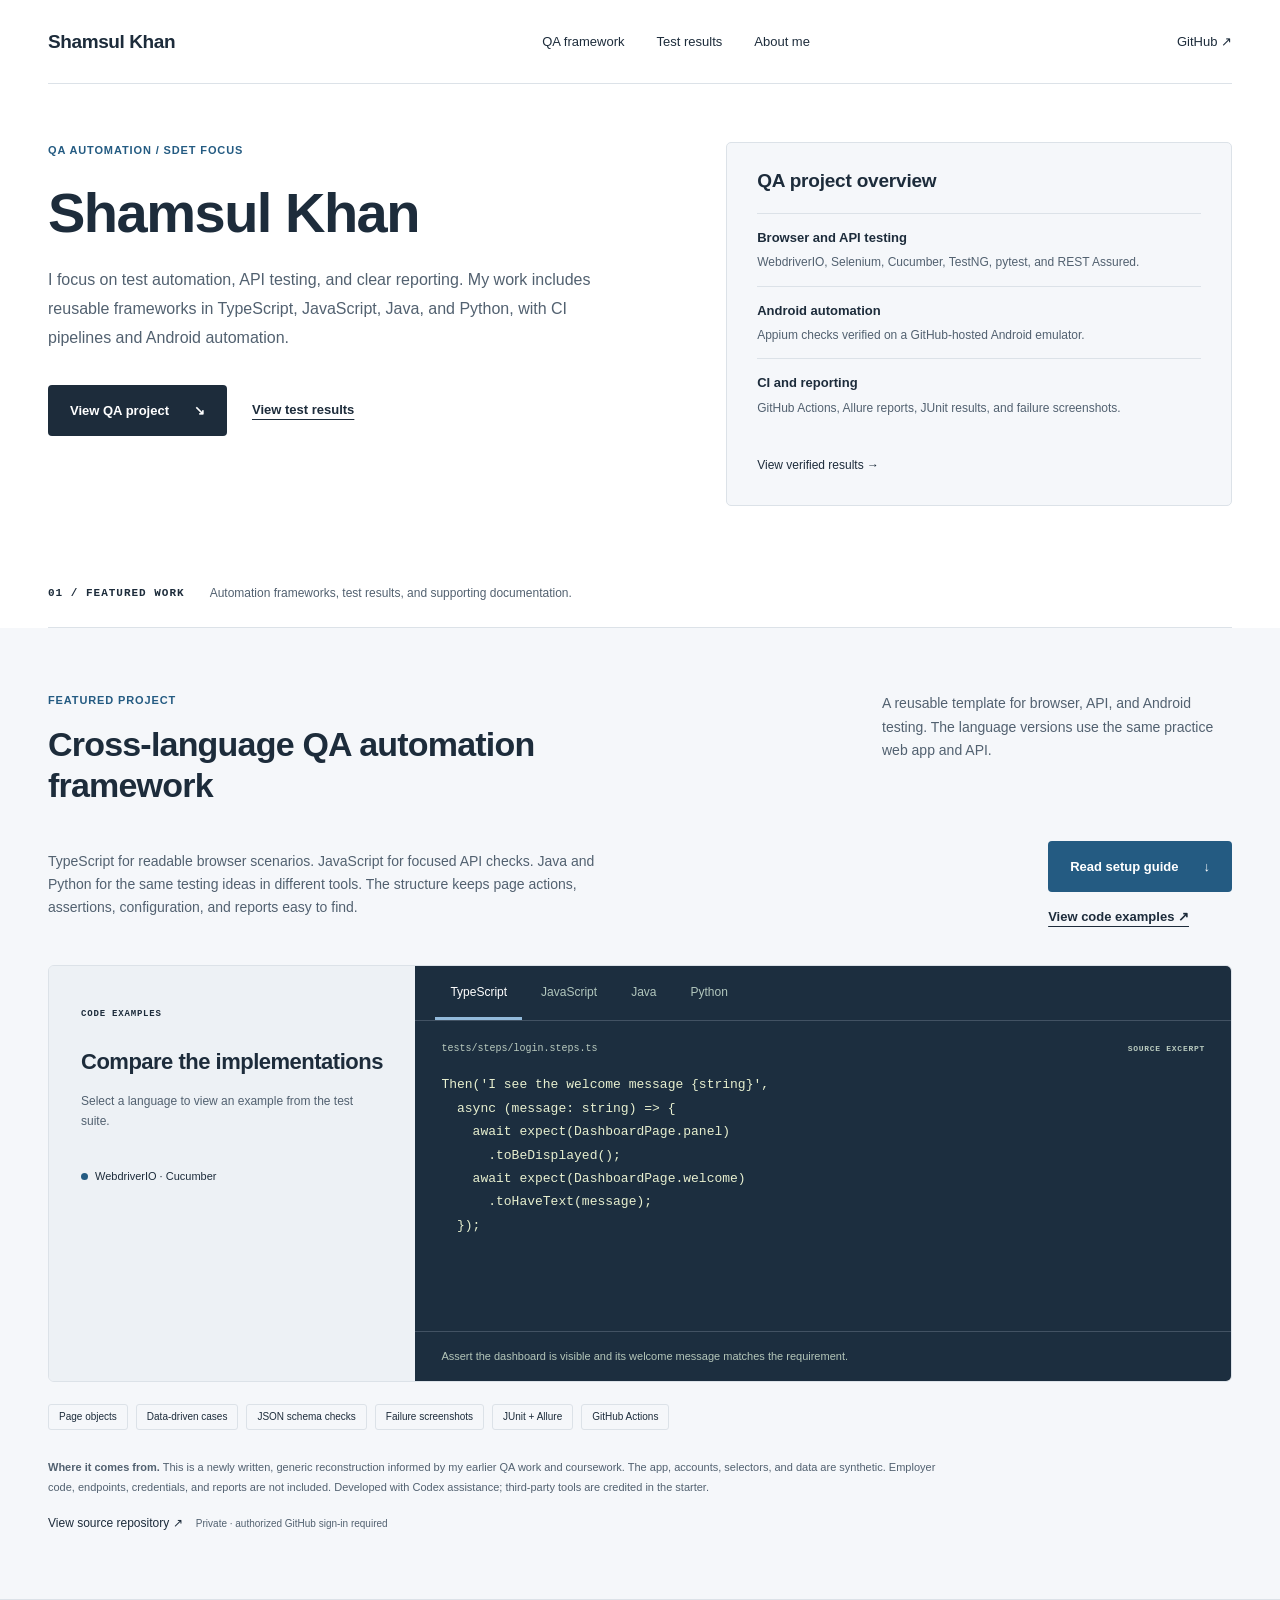
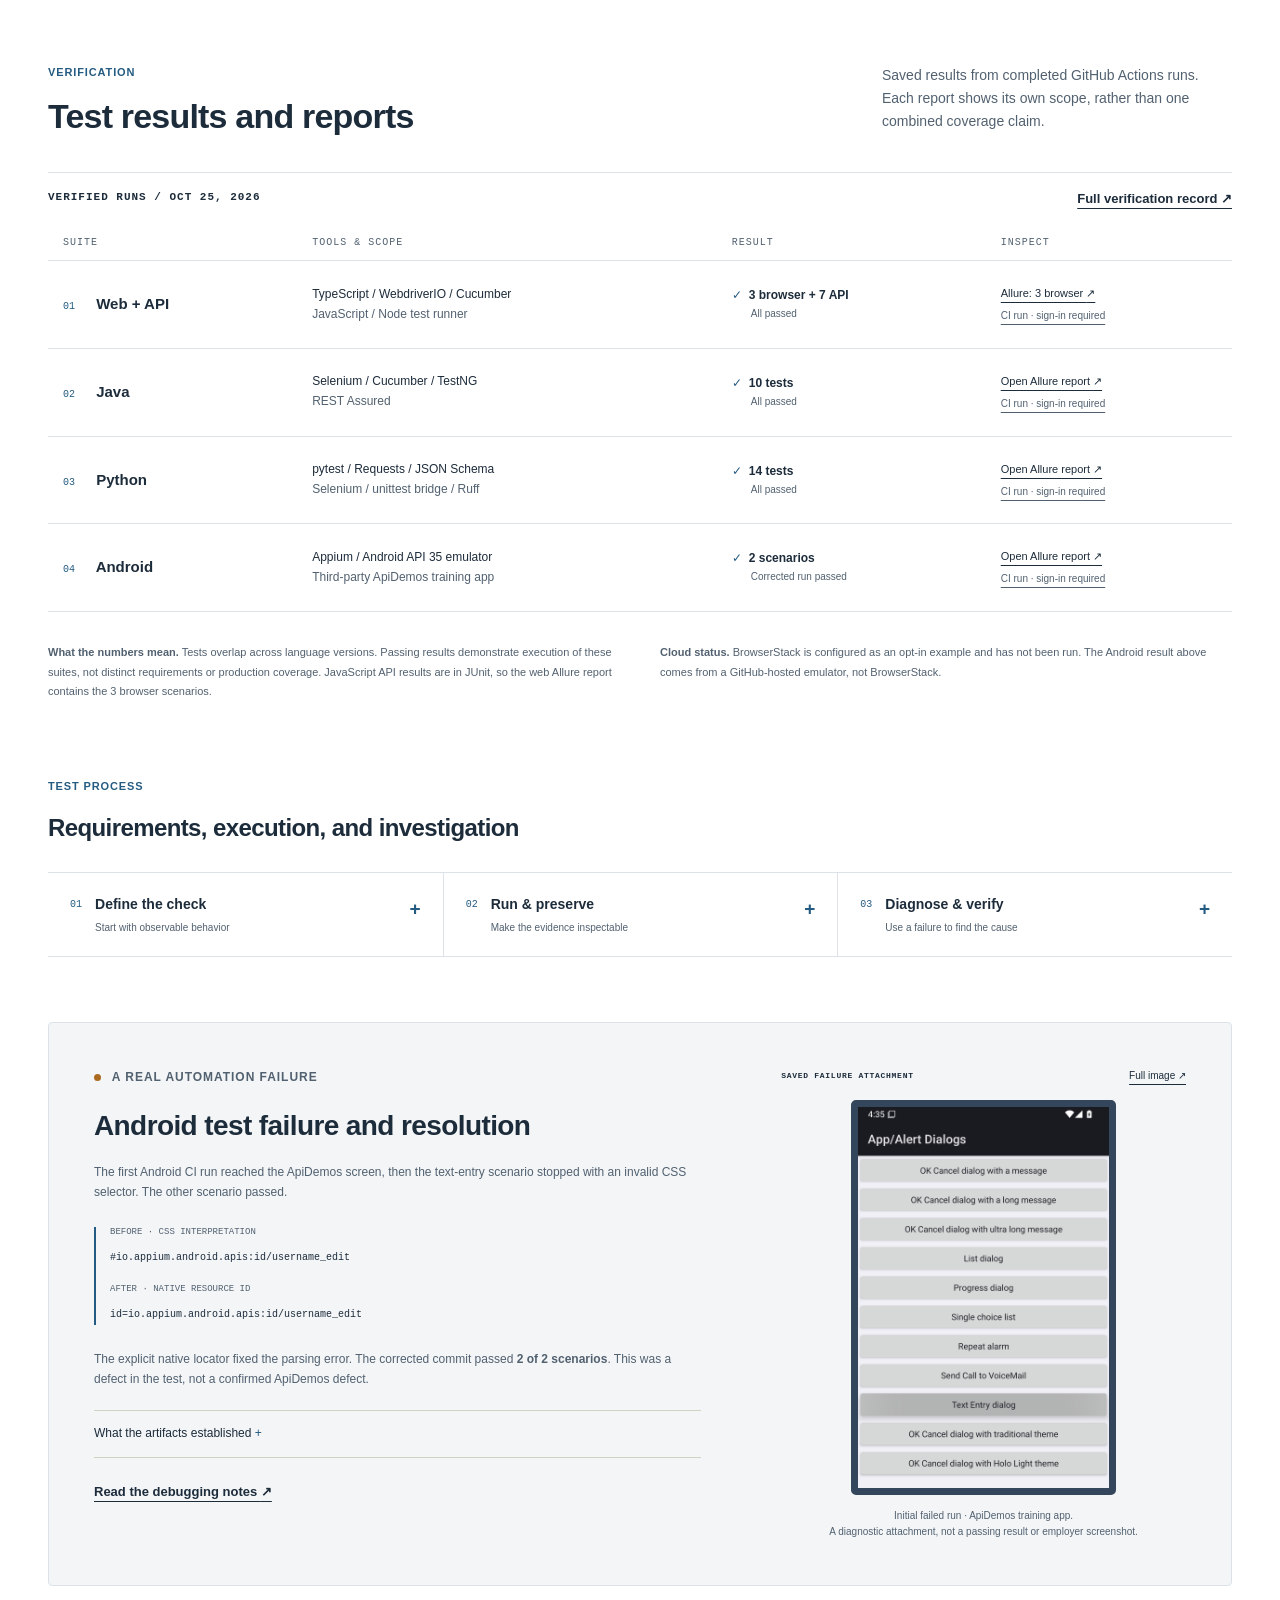
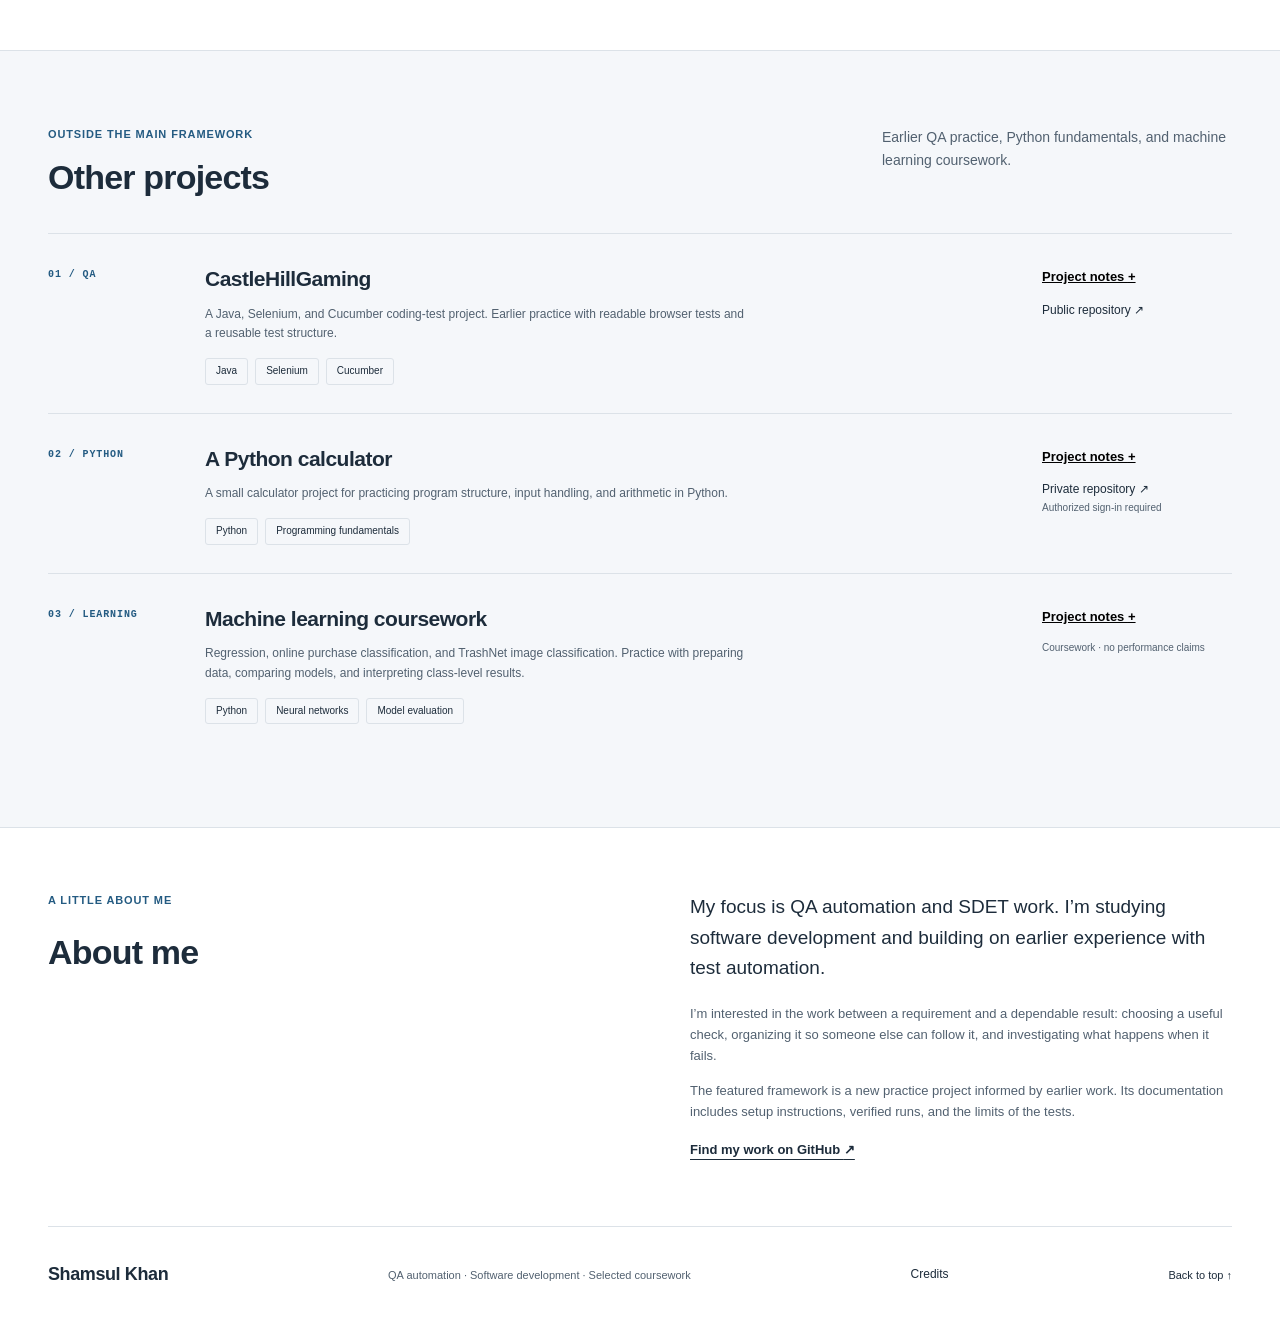
==== index.html @ 03a8aa62 "Publish QA portfolio with verified browser, API, and Android reports" ====
<!doctype html>
<html lang="en">
<head>
  <meta charset="utf-8">
  <meta name="viewport" content="width=device-width, initial-scale=1">
  <meta name="theme-color" content="#ffffff">
  <link rel="canonical" href="https://blz0r.github.io/">
  <meta property="og:title" content="Shamsul Khan — QA Automation Portfolio">
  <meta property="og:description" content="QA frameworks, browser and API tests, Android automation, and verified test reports.">
  <meta property="og:type" content="website">
  <meta property="og:url" content="https://blz0r.github.io/">
  <meta name="description" content="Shamsul Khan's QA and software development portfolio: a reusable automation framework, verified CI runs, test reports, and selected learning projects.">
  <title>Shamsul Khan — QA & Software Development</title>
  <link rel="stylesheet" href="qa.css">
  <script src="projects.js" defer></script>
  <script src="script.js" defer></script>
  <script src="preview-help.js" defer></script>
</head>
<body id="top">
  <a class="skip-link" href="#main">Skip to content</a>
  <header class="site-header wrap">
    <a class="wordmark" href="#top" aria-label="Shamsul Khan, home">Shamsul Khan</a>
    <nav aria-label="Main navigation"><a href="#framework">QA framework</a><a href="#evidence">Test results</a><a href="#about">About me</a></nav>
    <a class="header-link" href="https://github.com/blz0r" target="_blank" rel="noopener noreferrer">GitHub <span aria-hidden="true">↗</span></a>
  </header>
  <main id="main">
    <section class="hero wrap" aria-labelledby="hero-title">
      <div class="hero-copy">
        <p class="eyebrow">QA AUTOMATION / SDET FOCUS</p>
        <h1 id="hero-title">Shamsul Khan</h1>
        <p class="hero-intro">I focus on test automation, API testing, and clear reporting. My work includes reusable frameworks in TypeScript, JavaScript, Java, and Python, with CI pipelines and Android automation.</p>
        <div class="hero-actions"><a class="button button-dark" href="#framework">View QA project <span aria-hidden="true">↘</span></a><a class="under-link" href="#evidence">View test results</a></div>
      </div>
      <aside class="hero-ledger" aria-label="QA project overview">
        <h2>QA project overview</h2>
        <dl class="overview-list">
          <div><dt>Browser and API testing</dt><dd>WebdriverIO, Selenium, Cucumber, TestNG, pytest, and REST Assured.</dd></div>
          <div><dt>Android automation</dt><dd>Appium checks verified on a GitHub-hosted Android emulator.</dd></div>
          <div><dt>CI and reporting</dt><dd>GitHub Actions, Allure reports, JUnit results, and failure screenshots.</dd></div>
        </dl>
        <a class="quiet-link" href="#evidence">View verified results →</a>
      </aside>
      <div class="hero-foot"><span class="mono">01 / FEATURED WORK</span><p>Automation frameworks, test results, and supporting documentation.</p><span class="scroll-arrow" aria-hidden="true">↓</span></div>
    </section>

    <section class="framework-section" id="framework" aria-labelledby="framework-title">
      <div class="wrap">
        <div class="section-heading"><div><p class="eyebrow">FEATURED PROJECT</p><h2 id="framework-title">Cross-language QA automation framework</h2></div><p class="section-intro">A reusable template for browser, API, and Android testing. The language versions use the same practice web app and API.</p></div>
        <div class="framework-intro"><p>TypeScript for readable browser scenarios. JavaScript for focused API checks. Java and Python for the same testing ideas in different tools. The structure keeps page actions, assertions, configuration, and reports easy to find.</p><div class="framework-links"><a class="button button-teal" href="resources/USAGE_GUIDE.html">Read setup guide <span aria-hidden="true">↓</span></a><a class="under-link" href="#code-panel">View code examples <span aria-hidden="true">↗</span></a></div></div>
        <div class="code-workbench">
          <div class="code-sidebar"><span class="mono">CODE EXAMPLES</span><h3>Compare the implementations</h3><p>Select a language to view an example from the test suite.</p><div class="code-legend"><span class="status-dot" aria-hidden="true"></span><span id="code-stack">WebdriverIO · Cucumber</span></div></div>
          <div class="code-main">
            <div class="language-tabs" role="tablist" aria-label="Test code language">
              <button type="button" id="tab-typescript" role="tab" aria-selected="true" aria-controls="code-panel" tabindex="0" data-language="typescript">TypeScript</button>
              <button type="button" id="tab-javascript" role="tab" aria-selected="false" aria-controls="code-panel" tabindex="-1" data-language="javascript">JavaScript</button>
              <button type="button" id="tab-java" role="tab" aria-selected="false" aria-controls="code-panel" tabindex="-1" data-language="java">Java</button>
              <button type="button" id="tab-python" role="tab" aria-selected="false" aria-controls="code-panel" tabindex="-1" data-language="python">Python</button>
            </div>
            <div id="code-panel" role="tabpanel" aria-labelledby="tab-typescript" tabindex="0"><div class="code-file"><span id="code-filename">tests/steps/login.steps.ts</span><span class="mono">SOURCE EXCERPT</span></div><pre><code id="code-example">Then('I see the welcome message {string}',
  async (message: string) => {
    await expect(DashboardPage.panel)
      .toBeDisplayed();
    await expect(DashboardPage.welcome)
      .toHaveText(message);
  });</code></pre><p class="code-caption" id="code-caption">Assert the dashboard is visible and its welcome message matches the requirement.</p></div>
          </div>
        </div>
        <div class="capability-line" aria-label="Framework features"><span>Page objects</span><span>Data-driven cases</span><span>JSON schema checks</span><span>Failure screenshots</span><span>JUnit + Allure</span><span>GitHub Actions</span></div>
        <p class="origin-note"><strong>Where it comes from.</strong> This is a newly written, generic reconstruction informed by my earlier QA work and coursework. The app, accounts, selectors, and data are synthetic. Employer code, endpoints, credentials, and reports are not included. Developed with Codex assistance; third-party tools are credited in the starter.</p>
        <a class="quiet-link" href="https://github.com/blz0r/qa-automation-portfolio" target="_blank" rel="noopener noreferrer">View source repository <span aria-hidden="true">↗</span> <span class="link-note">Private · authorized GitHub sign-in required</span></a>
      </div>
    </section>

    <section class="evidence-section wrap" id="evidence" aria-labelledby="evidence-title">
      <div class="section-heading"><div><p class="eyebrow">VERIFICATION</p><h2 id="evidence-title">Test results and reports</h2></div><p class="section-intro">Saved results from completed GitHub Actions runs. Each report shows its own scope, rather than one combined coverage claim.</p></div>
      <div class="results-heading"><span class="mono">VERIFIED RUNS / OCT 25, 2026</span><a class="under-link" href="resources/VALIDATION.html">Full verification record <span aria-hidden="true">↗</span></a></div>
      <div class="results-table-wrap"><table class="results-table"><caption class="sr-only">Verified QA suites, results, reports and original GitHub Actions runs</caption><thead><tr><th scope="col">Suite</th><th scope="col">Tools & scope</th><th scope="col">Result</th><th scope="col">Inspect</th></tr></thead><tbody>
        <tr><th scope="row"><span class="suite-index">01</span> Web + API</th><td>TypeScript / WebdriverIO / Cucumber<br><span>JavaScript / Node test runner</span></td><td><span class="pass-mark">✓</span><strong>3 browser + 7 API</strong><span class="result-sub">All passed</span></td><td><a href="reports/web/index.html">Allure: 3 browser <span aria-hidden="true">↗</span></a><a class="run-link" href="https://github.com/blz0r/qa-automation-portfolio/actions/runs/40269483985" target="_blank" rel="noopener noreferrer">CI run · sign-in required</a></td></tr>
        <tr><th scope="row"><span class="suite-index">02</span> Java</th><td>Selenium / Cucumber / TestNG<br><span>REST Assured</span></td><td><span class="pass-mark">✓</span><strong>10 tests</strong><span class="result-sub">All passed</span></td><td><a href="reports/java/index.html">Open Allure report <span aria-hidden="true">↗</span></a><a class="run-link" href="https://github.com/blz0r/qa-automation-portfolio/actions/runs/40269484020" target="_blank" rel="noopener noreferrer">CI run · sign-in required</a></td></tr>
        <tr><th scope="row"><span class="suite-index">03</span> Python</th><td>pytest / Requests / JSON Schema<br><span>Selenium / unittest bridge / Ruff</span></td><td><span class="pass-mark">✓</span><strong>14 tests</strong><span class="result-sub">All passed</span></td><td><a href="reports/python/index.html">Open Allure report <span aria-hidden="true">↗</span></a><a class="run-link" href="https://github.com/blz0r/qa-automation-portfolio/actions/runs/40269484020" target="_blank" rel="noopener noreferrer">CI run · sign-in required</a></td></tr>
        <tr><th scope="row"><span class="suite-index">04</span> Android</th><td>Appium / Android API 35 emulator<br><span>Third-party ApiDemos training app</span></td><td><span class="pass-mark">✓</span><strong>2 scenarios</strong><span class="result-sub">Corrected run passed</span></td><td><a href="reports/android/index.html">Open Allure report <span aria-hidden="true">↗</span></a><a class="run-link" href="https://github.com/blz0r/qa-automation-portfolio/actions/runs/40269936589" target="_blank" rel="noopener noreferrer">CI run · sign-in required</a></td></tr>
      </tbody></table></div>
      <div class="evidence-notes"><p><strong>What the numbers mean.</strong> Tests overlap across language versions. Passing results demonstrate execution of these suites, not distinct requirements or production coverage. JavaScript API results are in JUnit, so the web Allure report contains the 3 browser scenarios.</p><p><strong>Cloud status.</strong> BrowserStack is configured as an opt-in example and has not been run. The Android result above comes from a GitHub-hosted emulator, not BrowserStack.</p></div>

      <div class="process-heading"><p class="eyebrow">TEST PROCESS</p><h3>Requirements, execution, and investigation</h3></div>
      <div class="process-grid">
        <details class="process-step"><summary><span class="step-number">01</span><span>Define the check<small>Start with observable behavior</small></span><span class="expand-icon" aria-hidden="true">+</span></summary><div class="step-content"><p>A valid demo user should see their two tasks and be able to sign out. An invalid password should show an error and leave the dashboard hidden.</p><p>Gherkin scenarios express those outcomes. Page objects own the selectors and actions; steps hold the assertions.</p><a href="resources/USAGE_GUIDE.html">See the test structure <span aria-hidden="true">↗</span></a></div></details>
        <details class="process-step"><summary><span class="step-number">02</span><span>Run & preserve<small>Make the evidence inspectable</small></span><span class="expand-icon" aria-hidden="true">+</span></summary><div class="step-content"><p>GitHub Actions runs the synthetic fixtures and saves JUnit, Allure, and diagnostic artifacts. Artifact upload runs even if a test fails.</p><p>The downloaded CI artifacts were checked against their hashes. The reports linked here were generated from those saved results.</p><a href="resources/VALIDATION.html">Read the run record <span aria-hidden="true">↗</span></a></div></details>
        <details class="process-step"><summary><span class="step-number">03</span><span>Diagnose & verify<small>Use a failure to find the cause</small></span><span class="expand-icon" aria-hidden="true">+</span></summary><div class="step-content"><p>The first Android run caught a locator error in the automation. Logs and the saved screenshot helped separate a test problem from an app defect.</p><p>After correcting the selector strategy, a new run tested the changed commit and passed both Android scenarios.</p><a href="#failure-example">Follow the diagnosis <span aria-hidden="true">↓</span></a></div></details>
      </div>

      <article class="failure-story" id="failure-example" aria-labelledby="failure-title">
        <div class="failure-copy"><p class="eyebrow"><span class="amber-dot" aria-hidden="true"></span> A real automation failure</p><h3 id="failure-title">Android test failure and resolution</h3><p>The first Android CI run reached the ApiDemos screen, then the text-entry scenario stopped with an invalid CSS selector. The other scenario passed.</p><div class="selector-change"><div><span>BEFORE · CSS INTERPRETATION</span><code>#io.appium.android.apis:id/username_edit</code></div><div><span>AFTER · NATIVE RESOURCE ID</span><code>id=io.appium.android.apis:id/username_edit</code></div></div><p>The explicit native locator fixed the parsing error. The corrected commit passed <strong>2 of 2 scenarios</strong>. This was a defect in the test, not a confirmed ApiDemos defect.</p><details class="diagnostic-details"><summary>What the artifacts established</summary><p>The screenshot established which screen the test had reached. The error identified the selector strategy. A fresh run of the changed commit established that the correction worked. The initial failed result stays separate from the passing evidence.</p><a href="https://github.com/blz0r/qa-automation-portfolio/actions/runs/40269534279" target="_blank" rel="noopener noreferrer">Initial failed run · private, sign-in required <span aria-hidden="true">↗</span></a></details><a class="under-link" href="resources/DEBUGGING_EXAMPLE.html">Read the debugging notes <span aria-hidden="true">↗</span></a></div>
        <figure class="failure-figure"><div class="screenshot-label"><span class="mono">SAVED FAILURE ATTACHMENT</span><a href="assets/android-failure.png" aria-label="Open full Android failure screenshot">Full image <span aria-hidden="true">↗</span></a></div><a class="screenshot-link" href="assets/android-failure.png"><img src="assets/android-failure.png" alt="Saved ApiDemos Android screen at the point of the initial automation failure." loading="lazy" width="1080" height="1920"></a><figcaption>Initial failed run · ApiDemos training app.<br>A diagnostic attachment, not a passing result or employer screenshot.</figcaption></figure>
      </article>
    </section>

    <section class="other-section" id="other-work" aria-labelledby="other-title"><div class="wrap"><div class="section-heading"><div><p class="eyebrow">Outside the main framework</p><h2 id="other-title">Other projects</h2></div><p class="section-intro">Earlier QA practice, Python fundamentals, and machine learning coursework.</p></div><div class="project-list">
      <article class="project-row"><span class="project-number mono">01 / QA</span><div><h3>CastleHillGaming</h3><p>A Java, Selenium, and Cucumber coding-test project. Earlier practice with readable browser tests and a reusable test structure.</p><div class="project-tags"><span>Java</span><span>Selenium</span><span>Cucumber</span></div></div><div class="project-actions"><button type="button" class="under-link project-details" data-project="castlehill" hidden>Project notes <span aria-hidden="true">+</span></button><a class="quiet-link" href="https://github.com/blz0r/CastleHillGaming" target="_blank" rel="noopener noreferrer">Public repository <span aria-hidden="true">↗</span></a></div></article>
      <article class="project-row"><span class="project-number mono">02 / PYTHON</span><div><h3>A Python calculator</h3><p>A small calculator project for practicing program structure, input handling, and arithmetic in Python.</p><div class="project-tags"><span>Python</span><span>Programming fundamentals</span></div></div><div class="project-actions"><button type="button" class="under-link project-details" data-project="calculator" hidden>Project notes <span aria-hidden="true">+</span></button><a class="quiet-link" href="https://github.com/blz0r/Calculator" target="_blank" rel="noopener noreferrer">Private repository <span aria-hidden="true">↗</span><small>Authorized sign-in required</small></a></div></article>
      <article class="project-row"><span class="project-number mono">03 / LEARNING</span><div><h3>Machine learning coursework</h3><p>Regression, online purchase classification, and TrashNet image classification. Practice with preparing data, comparing models, and interpreting class-level results.</p><div class="project-tags"><span>Python</span><span>Neural networks</span><span>Model evaluation</span></div></div><div class="project-actions"><button type="button" class="under-link project-details" data-project="machine-learning" hidden>Project notes <span aria-hidden="true">+</span></button><span class="project-context">Coursework · no performance claims</span></div></article>
    </div></div></section>

    <section class="about-section wrap" id="about" aria-labelledby="about-title"><div><p class="eyebrow">A little about me</p><h2 id="about-title">About me</h2></div><div class="about-copy"><p class="about-lead">My focus is QA automation and SDET work. I’m studying software development and building on earlier experience with test automation.</p><p>I’m interested in the work between a requirement and a dependable result: choosing a useful check, organizing it so someone else can follow it, and investigating what happens when it fails.</p><p>The featured framework is a new practice project informed by earlier work. Its documentation includes setup instructions, verified runs, and the limits of the tests.</p><a class="under-link" href="https://github.com/blz0r" target="_blank" rel="noopener noreferrer">Find my work on GitHub <span aria-hidden="true">↗</span></a></div></section>
  </main>
  <footer class="site-footer wrap"><a class="wordmark" href="#top">Shamsul Khan</a><p>QA automation · Software development · Selected coursework</p><a class="quiet-link" href="THIRD_PARTY_NOTICES.md">Credits</a><a class="back-top" href="#top">Back to top <span aria-hidden="true">↑</span></a></footer>
  <dialog class="project-dialog" aria-labelledby="dialog-title"><div class="dialog-top"><span class="mono" id="dialog-category">PROJECT NOTES</span><button type="button" class="dialog-close" aria-label="Close project notes">Close <span aria-hidden="true">×</span></button></div><div class="dialog-content"><h2 id="dialog-title"></h2><p class="dialog-lead" id="dialog-summary"></p><h3>The work</h3><p id="dialog-work"></p><h3>The context</h3><p id="dialog-context"></p></div></dialog>
  <noscript><p class="noscript-note wrap">The project and evidence links work without JavaScript. Enable JavaScript to switch code languages and open additional project notes.</p></noscript>
</body>
</html>
---- qa.css ----
:root{--paper:#f5f4ec;--ink:#182d2d;--muted:#566764;--teal:#176b60;--line:#d7ddd2;--lime:#d9ef96;--white:#fffef8;color-scheme:light;font-family:"Segoe UI",Arial,sans-serif}*{box-sizing:border-box}html{scroll-behavior:smooth;scroll-padding-top:24px}body{margin:0;background:var(--paper);color:var(--ink);line-height:1.65}a{color:inherit;text-underline-offset:5px}button{font:inherit;cursor:pointer}img{max-width:100%;display:block}:focus-visible{outline:3px solid var(--teal);outline-offset:5px}.wrap{width:min(1200px,calc(100% - 96px));margin-inline:auto}.mono,.eyebrow{font:600 11px/1.6 Consolas,monospace;letter-spacing:.09em}.eyebrow{text-transform:uppercase;color:var(--teal);margin:0 0 22px}.wordmark{font-size:23px;font-weight:750;letter-spacing:-1px;text-decoration:none}.wordmark-dot,.teal{color:var(--teal)}.site-header{height:100px;display:flex;align-items:center;justify-content:space-between;border-bottom:1px solid var(--line)}nav{display:flex;gap:32px}nav a,.header-link{font-size:13px;text-decoration:none}nav a:hover,.header-link:hover{color:var(--teal);text-decoration:underline}.hero{display:grid;grid-template-columns:1.2fr .8fr;gap:75px;padding-top:85px}.hero h1{font-size:clamp(52px,6.3vw,86px);font-weight:580;line-height:1.03;letter-spacing:-4px;margin:0 0 30px}em{font-family:Georgia,serif;font-weight:400;color:var(--teal)}.small-cross{display:inline-grid;place-items:center;background:var(--lime);width:23px;height:23px;border-radius:50%;margin-right:7px}.hero-intro{max-width:470px;font-size:17px;color:var(--muted);line-height:1.8}.hero-actions{display:flex;align-items:center;gap:25px;margin-top:32px}.button{display:inline-flex;align-items:center;justify-content:center;gap:25px;padding:15px 22px;border-radius:4px;text-decoration:none;font-size:13px;font-weight:650}.button-dark{color:white;background:var(--ink)}.button-dark:hover{background:var(--teal)}.under-link{background:none;border:0;padding:0;text-decoration:underline;font-size:13px;font-weight:600;line-height:1.6}.under-link:hover{color:var(--teal)}.hero-ledger{background:#e9eddf;border:1px solid #d0d8c4;border-radius:5px;padding:28px 30px;transform:rotate(2deg);align-self:start;box-shadow:8px 10px 0 #e6e6da}.ledger-top{display:flex;justify-content:space-between;align-items:center}.circle-mark{border:1px solid #a9b9a0;border-radius:50%;width:32px;height:32px;text-align:center;font-size:20px}.ledger-heading{font:31px/1.2 Georgia,serif;letter-spacing:-.6px;margin:33px 0 14px}.ledger-copy{font-size:13px;color:var(--muted);max-width:300px}.ledger-numbers{display:grid;grid-template-columns:1fr 1fr;margin:27px 0 20px;border-top:1px solid #cbd4be;padding-top:15px}.ledger-numbers strong{font-size:42px;line-height:1.3;font-weight:500;letter-spacing:-2px}.ledger-numbers strong span{font-size:18px;color:var(--teal);padding-left:6px}.ledger-numbers div>span{display:block;font-size:11px;line-height:1.5;color:var(--muted)}.ledger-bottom{border-top:1px solid #cbd4be;padding-top:14px;font-size:10px}.status-dot,.amber-dot{display:inline-block;width:7px;height:7px;border-radius:50%;background:var(--teal);margin-right:7px}.amber-dot{background:#aa6a1f}.hero-foot{grid-column:1/-1;display:flex;align-items:center;gap:40px;padding:26px 0 35px;border-bottom:1px solid var(--line)}.hero-foot p{font-size:12px;color:var(--muted);margin:0}.scroll-arrow{margin-left:auto;font-size:24px}.framework-section{padding:88px 0;background:var(--white);border-bottom:1px solid var(--line)}.section-heading{display:flex;justify-content:space-between;align-items:end;gap:60px;margin-bottom:35px}h2{font-size:clamp(34px,4vw,53px);line-height:1.12;letter-spacing:-1.8px;font-weight:550;margin:0}.section-intro{max-width:355px;font-size:14px;color:var(--muted);margin:0 0 3px}.framework-intro{display:grid;grid-template-columns:1.1fr 1fr;gap:70px;align-items:center;margin-bottom:37px}.framework-intro>p{font-size:14px;color:var(--muted);margin:0}.framework-links{display:flex;flex-direction:column;align-items:start;gap:15px;justify-self:end}.button-teal{background:var(--teal);color:white}.button-teal:hover{background:var(--ink)}.code-workbench{display:grid;grid-template-columns:31% 69%;border:1px solid var(--line);border-radius:6px;overflow:hidden}.code-sidebar{background:#edf0e6;padding:32px}.code-sidebar .mono{font-size:9px}.code-sidebar h3{font-size:25px;line-height:1.25;font-weight:550;letter-spacing:-.5px;margin:24px 0 16px}.code-sidebar p{font-size:12px;color:var(--muted)}.code-legend{font-size:11px;margin-top:36px;display:flex;align-items:center}.code-legend .status-dot{flex:none}.code-main{min-width:0;background:#173431;color:#e3ede4}.language-tabs{display:flex;border-bottom:1px solid #3b5149;padding:0 20px;gap:4px;overflow-x:auto}.language-tabs button{background:none;border:0;border-bottom:3px solid transparent;color:#b1c6bd;padding:17px 15px 14px;font-size:12px;white-space:nowrap}.language-tabs button[aria-selected=true]{border-bottom-color:var(--lime);color:var(--lime)}.code-file{display:flex;justify-content:space-between;gap:10px;color:#bacbbf;font:10px Consolas,monospace;padding:22px 26px 0}.code-file .mono{font-size:8px;white-space:nowrap}pre{font:13px/1.8 Consolas,monospace;margin:18px 26px;min-height:240px;overflow-x:auto;tab-size:2}pre code{font:inherit;color:#e7efcf}.code-caption{font-size:11px;color:#b4c6b9;border-top:1px solid #3b5149;margin:0;padding:15px 26px}.capability-line{display:flex;gap:8px;flex-wrap:wrap;margin:22px 0 28px}.capability-line span,.project-tags span{font-size:10px;border:1px solid var(--line);padding:4px 10px;border-radius:3px}.origin-note{font-size:11px;line-height:1.8;color:var(--muted);max-width:900px}.quiet-link{font-size:12px;text-decoration:none}.quiet-link:hover{text-decoration:underline}.link-note{display:inline-block;color:var(--muted);font-size:10px;margin-left:10px}.evidence-section{padding-block:88px}.results-heading{display:flex;justify-content:space-between;gap:16px;padding:16px 0;border-top:1px solid var(--line)}.results-table-wrap{overflow-x:auto}.results-table{width:100%;border-collapse:collapse;text-align:left;min-width:690px}.results-table th,.results-table td{border-bottom:1px solid var(--line);padding:23px 15px;font-size:12px;vertical-align:middle}.results-table thead th{font:10px Consolas,monospace;text-transform:uppercase;letter-spacing:.1em;color:var(--muted);padding-block:12px}.results-table tbody th{font-size:15px;font-weight:600;white-space:nowrap}.suite-index{font:10px Consolas,monospace;color:var(--teal);margin-right:17px}.results-table td>span:not(.pass-mark){color:var(--muted)}.pass-mark{color:var(--teal);margin-right:7px}.result-sub{display:block;font-size:10px;padding-left:19px}.results-table td a{display:block;font-size:11px}.results-table .run-link{font-size:10px;color:var(--muted);margin-top:6px}.evidence-notes{display:grid;grid-template-columns:1fr 1fr;gap:40px;margin-top:20px}.evidence-notes p{font-size:11px;line-height:1.8;color:var(--muted)}.process-heading{margin:65px 0 25px}.process-heading .eyebrow{margin-bottom:12px}.process-heading h3{font-size:27px;font-weight:500;letter-spacing:-.6px;margin:0}.process-grid{display:grid;grid-template-columns:repeat(3,1fr);border-block:1px solid var(--line);align-items:start}.process-step{padding:20px 22px}.process-step+.process-step{border-left:1px solid var(--line)}summary{cursor:pointer;list-style:none}summary::-webkit-details-marker{display:none}.process-step summary{display:flex;gap:13px;align-items:start;font-size:14px;font-weight:600}.step-number{font:10px Consolas,monospace;color:var(--teal);padding-top:6px}.process-step small{display:block;font-weight:400;color:var(--muted);font-size:10px;padding-top:3px}.expand-icon{margin-left:auto;font-size:19px;color:var(--teal)}details[open] .expand-icon{transform:rotate(45deg)}.step-content{padding-left:27px;font-size:12px;color:var(--muted)}.step-content a{color:var(--teal)}.failure-story{display:grid;grid-template-columns:1.2fr .8fr;gap:80px;margin-top:65px;background:#eceee2;border:1px solid #d5dcc9;padding:45px;border-radius:5px;align-items:start}.failure-copy h3{font-size:35px;font-weight:550;line-height:1.2;letter-spacing:-1px;margin:0 0 20px}.failure-copy p{font-size:12px;color:var(--muted)}.selector-change{border-left:2px solid var(--teal);padding-left:14px;margin:25px 0}.selector-change div+div{margin-top:15px}.selector-change span{display:block;font:9px Consolas,monospace;color:var(--muted);margin-bottom:5px}.selector-change code{font:10px/1.7 Consolas,monospace;overflow-wrap:anywhere}.diagnostic-details{font-size:12px;border-block:1px solid #cdd5c2;padding:13px 0;margin:20px 0}.diagnostic-details summary:after{content:' +';color:var(--teal)}.diagnostic-details[open] summary:after{content:' −'}.failure-figure{margin:0;min-width:0}.screenshot-label{display:flex;justify-content:space-between;gap:10px;align-items:center;margin-bottom:15px}.screenshot-label .mono{font-size:8px}.screenshot-label a{font-size:10px}.screenshot-link{display:block;max-height:395px;overflow:hidden;border:7px solid #213c36;border-radius:15px;background:#213c36;max-width:265px;margin:auto}.screenshot-link img{height:auto;width:100%}.failure-figure figcaption{font-size:10px;color:var(--muted);text-align:center;line-height:1.6;margin-top:13px}.other-section{background:var(--white);padding:75px 0;border-block:1px solid var(--line)}.project-row{display:grid;grid-template-columns:125px 1fr 190px;gap:32px;padding:28px 0;border-top:1px solid var(--line);align-items:start}.project-number{font-size:10px;color:var(--teal);padding-top:5px}.project-row h3{font-size:22px;letter-spacing:-.5px;font-weight:550;margin:0 0 8px}.project-row p{font-size:12px;color:var(--muted);margin:0 0 14px;max-width:540px}.project-tags{display:flex;gap:7px;flex-wrap:wrap}.project-tags span{font-size:10px}.project-actions{display:flex;flex-direction:column;align-items:start;gap:13px;padding-top:5px}.project-actions small,.project-context{font-size:10px;color:var(--muted);display:block}.about-section{padding-block:90px;display:grid;grid-template-columns:1fr 1fr;gap:100px}.about-copy p{font-size:13px;color:var(--muted)}.about-copy .about-lead{font-size:19px;line-height:1.6;color:var(--ink);margin-top:0}.site-footer{display:flex;justify-content:space-between;align-items:center;gap:30px;border-top:1px solid var(--line);padding-block:28px}.site-footer p{font-size:11px;color:var(--muted)}.back-top{font-size:11px;text-decoration:none}.project-dialog{border:1px solid var(--line);border-radius:6px;background:var(--white);color:var(--ink);max-width:660px;width:calc(100% - 32px);max-height:85vh;padding:0;box-shadow:0 20px 70px #0f302b33}.project-dialog::backdrop{background:#16372ecc;backdrop-filter:blur(3px)}.dialog-top{display:flex;justify-content:space-between;align-items:center;padding:20px 27px;border-bottom:1px solid var(--line)}.dialog-top .mono{font-size:9px}.dialog-close{background:none;border:0;color:var(--teal);font-size:12px}.dialog-content{padding:28px}.dialog-content h2{font-size:33px}.dialog-content h3{font-size:14px;margin-top:25px}.dialog-content p{font-size:13px;color:var(--muted)}.dialog-content .dialog-lead{font-size:17px}.skip-link{position:fixed;top:12px;left:12px;z-index:10;transform:translateY(-180%);background:var(--ink);color:white;padding:10px}.skip-link:focus{transform:none}.sr-only{position:absolute;width:1px;height:1px;padding:0;margin:-1px;overflow:hidden;clip:rect(0,0,0,0);white-space:nowrap;border:0}.noscript-note{font-size:12px}
@media(max-width:1000px){.wrap{width:calc(100% - 64px)}.hero{gap:40px}.hero h1{font-size:65px}.section-heading{gap:35px}.framework-intro{gap:35px}.code-sidebar{padding:24px}.language-tabs{padding:0 8px}.language-tabs button{padding-inline:11px}.failure-story{gap:35px;padding:30px}.project-row{grid-template-columns:95px 1fr 155px;gap:22px}.about-section{gap:55px}}
@media(max-width:720px){.wrap{width:calc(100% - 40px)}.site-header{height:80px}nav{gap:16px}nav a{font-size:11px}nav a:first-child{display:none}.header-link{font-size:11px}.wordmark{font-size:21px}.hero{grid-template-columns:1fr;gap:40px;padding-top:50px}.hero h1{font-size:65px;letter-spacing:-3px}.hero-intro{font-size:16px}.hero-actions{gap:20px;flex-wrap:wrap}.hero-ledger{transform:rotate(1deg);max-width:460px;width:100%;margin:auto;padding:25px}.hero-foot{gap:20px;padding-block:16px}.hero-foot p{max-width:180px;font-size:10px}.hero-foot .mono{font-size:8px}.hero-foot .scroll-arrow{display:none}.framework-section,.evidence-section{padding-block:55px}.section-heading{display:block;margin-bottom:27px}.section-intro{margin-top:22px;font-size:13px;max-width:440px}h2{font-size:40px;letter-spacing:-1.3px}.framework-intro{grid-template-columns:1fr;gap:23px}.framework-links{justify-self:start}.code-workbench{grid-template-columns:1fr}.code-sidebar{padding:22px}.code-sidebar h3{font-size:22px;margin:14px 0}.code-sidebar p{max-width:360px}.code-legend{margin-top:16px}.code-file{padding:18px 16px 0;font-size:9px}.code-file .mono{display:none}pre{margin:18px 16px;font-size:11px;min-height:235px}.code-caption{padding-inline:16px}.language-tabs{padding:0 4px}.language-tabs button{font-size:11px;padding-inline:12px}.link-note{margin-left:0;display:block;margin-top:5px}.results-heading .mono{font-size:9px;max-width:140px}.results-heading a{font-size:11px}.results-table-wrap{border-right:1px solid var(--line)}.evidence-notes{grid-template-columns:1fr;gap:0}.process-heading{margin-top:38px}.process-heading h3{font-size:24px}.process-grid{grid-template-columns:1fr}.process-step{padding:20px 0}.process-step+.process-step{border-left:0;border-top:1px solid var(--line)}.process-step summary{font-size:15px}.process-step small{font-size:11px}.failure-story{grid-template-columns:1fr;gap:30px;padding:23px;margin-top:38px}.failure-copy h3{font-size:31px}.failure-figure{max-width:300px;width:100%;margin:auto}.screenshot-link{max-height:380px;max-width:230px}.other-section{padding-block:50px}.project-row{grid-template-columns:1fr;gap:12px;padding-block:24px}.project-actions{flex-direction:row;align-items:center;flex-wrap:wrap;gap:20px}.about-section{grid-template-columns:1fr;gap:30px;padding-block:55px}.site-footer{flex-wrap:wrap;gap:15px}.site-footer p{order:3;width:100%;margin:0}.back-top{margin-left:auto}.dialog-top{padding:18px}.dialog-content{padding:22px}.dialog-content h2{font-size:29px}}
@media(prefers-reduced-motion:reduce){html{scroll-behavior:auto}*,*::before,*::after{transition:none!important;animation:none!important}}
.guide{max-width:900px;padding-block:60px}.guide h1{font-size:42px;line-height:1.15;letter-spacing:-1.5px}.guide h2{font-size:27px;margin-top:40px;letter-spacing:-.5px}.guide h3{margin-top:28px}.guide p,.guide li{font-size:15px;color:var(--muted)}.guide pre{background:#173431;color:#e7efcf;min-height:0;padding:22px;margin:20px 0;border-radius:4px}.guide code{font-family:Consolas,monospace;font-size:.88em;overflow-wrap:anywhere}.guide table{border-collapse:collapse;width:100%;display:block;overflow-x:auto}.guide td,.guide th{padding:12px;border:1px solid var(--line);font-size:13px;text-align:left}.guide a{color:var(--teal)}.guide blockquote{border-left:3px solid var(--teal);padding-left:20px}.guide h1:first-child{margin-top:0}

/* Professional presentation: direct copy, neutral surfaces, compact hierarchy. */
:root{--paper:#ffffff;--ink:#1d2c3b;--muted:#526170;--teal:#245b82;--line:#dce2e8;--lime:#dce9f4;--white:#f5f7fa}
html{scroll-behavior:auto}.wordmark{font-size:19px;letter-spacing:-.4px;font-weight:650}.site-header{height:84px}.hero{padding-top:58px;gap:60px;grid-template-columns:1.1fr .9fr}.hero h1{font-family:inherit;font-size:56px;font-weight:650;letter-spacing:-1.5px;line-height:1.1;margin-bottom:23px}em{font-family:inherit;font-style:normal;font-weight:inherit;color:inherit}.hero-intro{font-size:16px;line-height:1.8;max-width:565px}.eyebrow{font-family:inherit;font-size:11px;letter-spacing:.08em;font-weight:650}.hero-ledger{transform:none;box-shadow:none;background:#f5f7fa;border:1px solid var(--line);border-radius:5px;padding:27px 30px}.hero-ledger h2{font-family:inherit;font-size:19px;letter-spacing:-.2px;font-weight:650}.overview-list{margin:20px 0}.overview-list div{padding:13px 0;border-top:1px solid var(--line)}.overview-list dt{font-size:13px;font-weight:650}.overview-list dd{font-size:12px;color:var(--muted);margin:4px 0 0;line-height:1.7}.hero-foot{padding:18px 0 24px;gap:25px}.hero-foot .scroll-arrow{display:none}.framework-section,.evidence-section{padding-block:64px}h2{font-size:34px;font-weight:600;letter-spacing:-.8px;line-height:1.2}.section-heading{align-items:start;gap:50px}.section-heading>div{max-width:620px}.section-intro{max-width:350px}.button{border-radius:4px}.code-sidebar{background:#edf1f5}.code-main{background:#1c2e3f}.code-sidebar h3{font-size:22px;font-weight:600}.code-caption{border-color:#425263}.language-tabs{border-color:#425263}.language-tabs button[aria-selected=true]{color:#ffffff;border-color:#92badb}.code-legend .status-dot{background:#245b82}.failure-story{background:#f3f5f7;border-color:var(--line);border-radius:4px}.failure-copy h3{font-size:28px;letter-spacing:-.6px}.process-heading h3{font-size:24px;font-weight:600}.project-row h3{font-size:21px;font-weight:600}.about-section{padding-block:64px}.screenshot-link{border-radius:5px;border-color:#33465b}.section-heading .eyebrow{margin-bottom:14px}.site-footer .wordmark{font-size:18px}
@media(max-width:1000px){.hero{gap:35px}.hero h1{font-size:48px}}
@media(max-width:720px){.site-header{height:78px}.site-header .wordmark{font-size:17px}nav{gap:13px}.hero{grid-template-columns:1fr;gap:28px;padding-top:38px}.hero h1{font-size:43px;letter-spacing:-1px}.hero-intro{font-size:15px}.hero-ledger{padding:23px;width:100%}.hero-ledger h2{font-size:19px}.hero-foot{gap:18px}.hero-foot p{font-size:10px}.framework-section,.evidence-section,.other-section{padding-block:45px}h2{font-size:29px}.section-intro{margin-top:17px}.about-section{padding-block:45px}.failure-copy h3{font-size:26px}.guide h1{font-size:34px}.wordmark{letter-spacing:-.4px}}
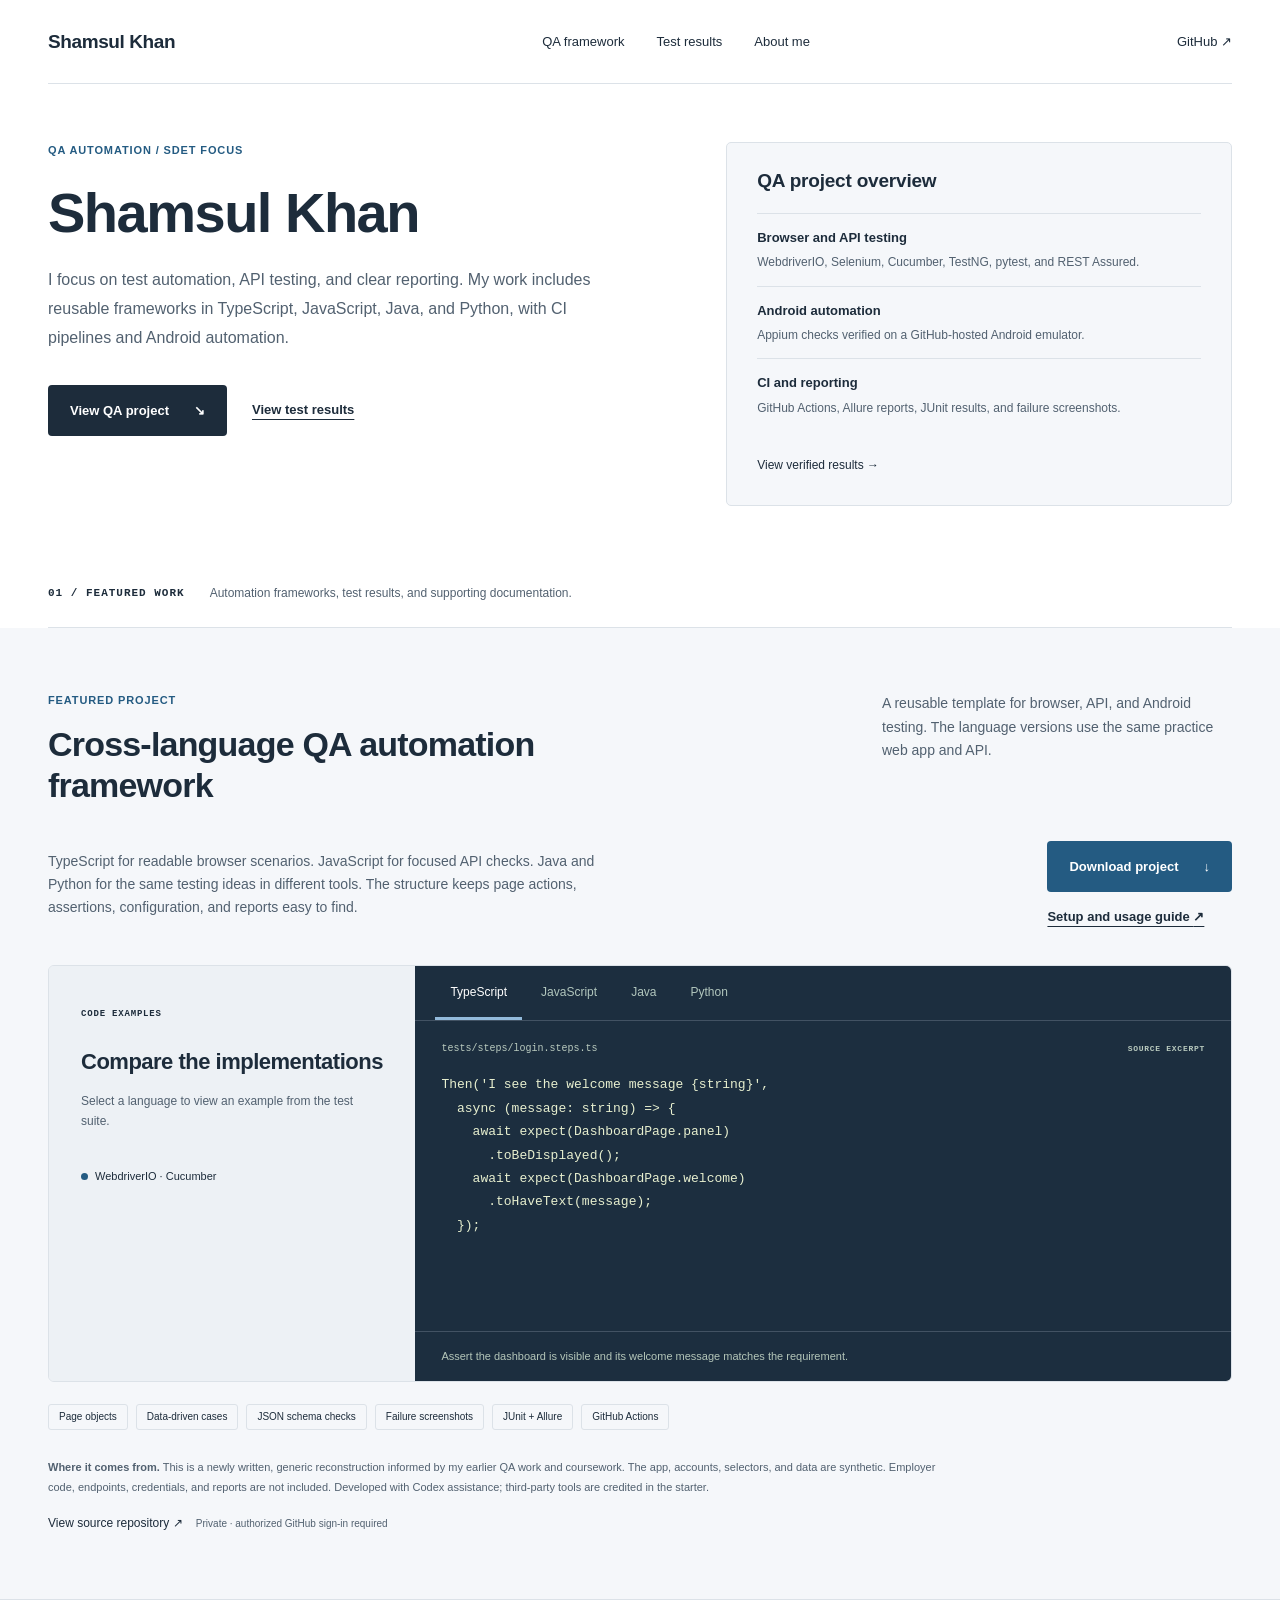
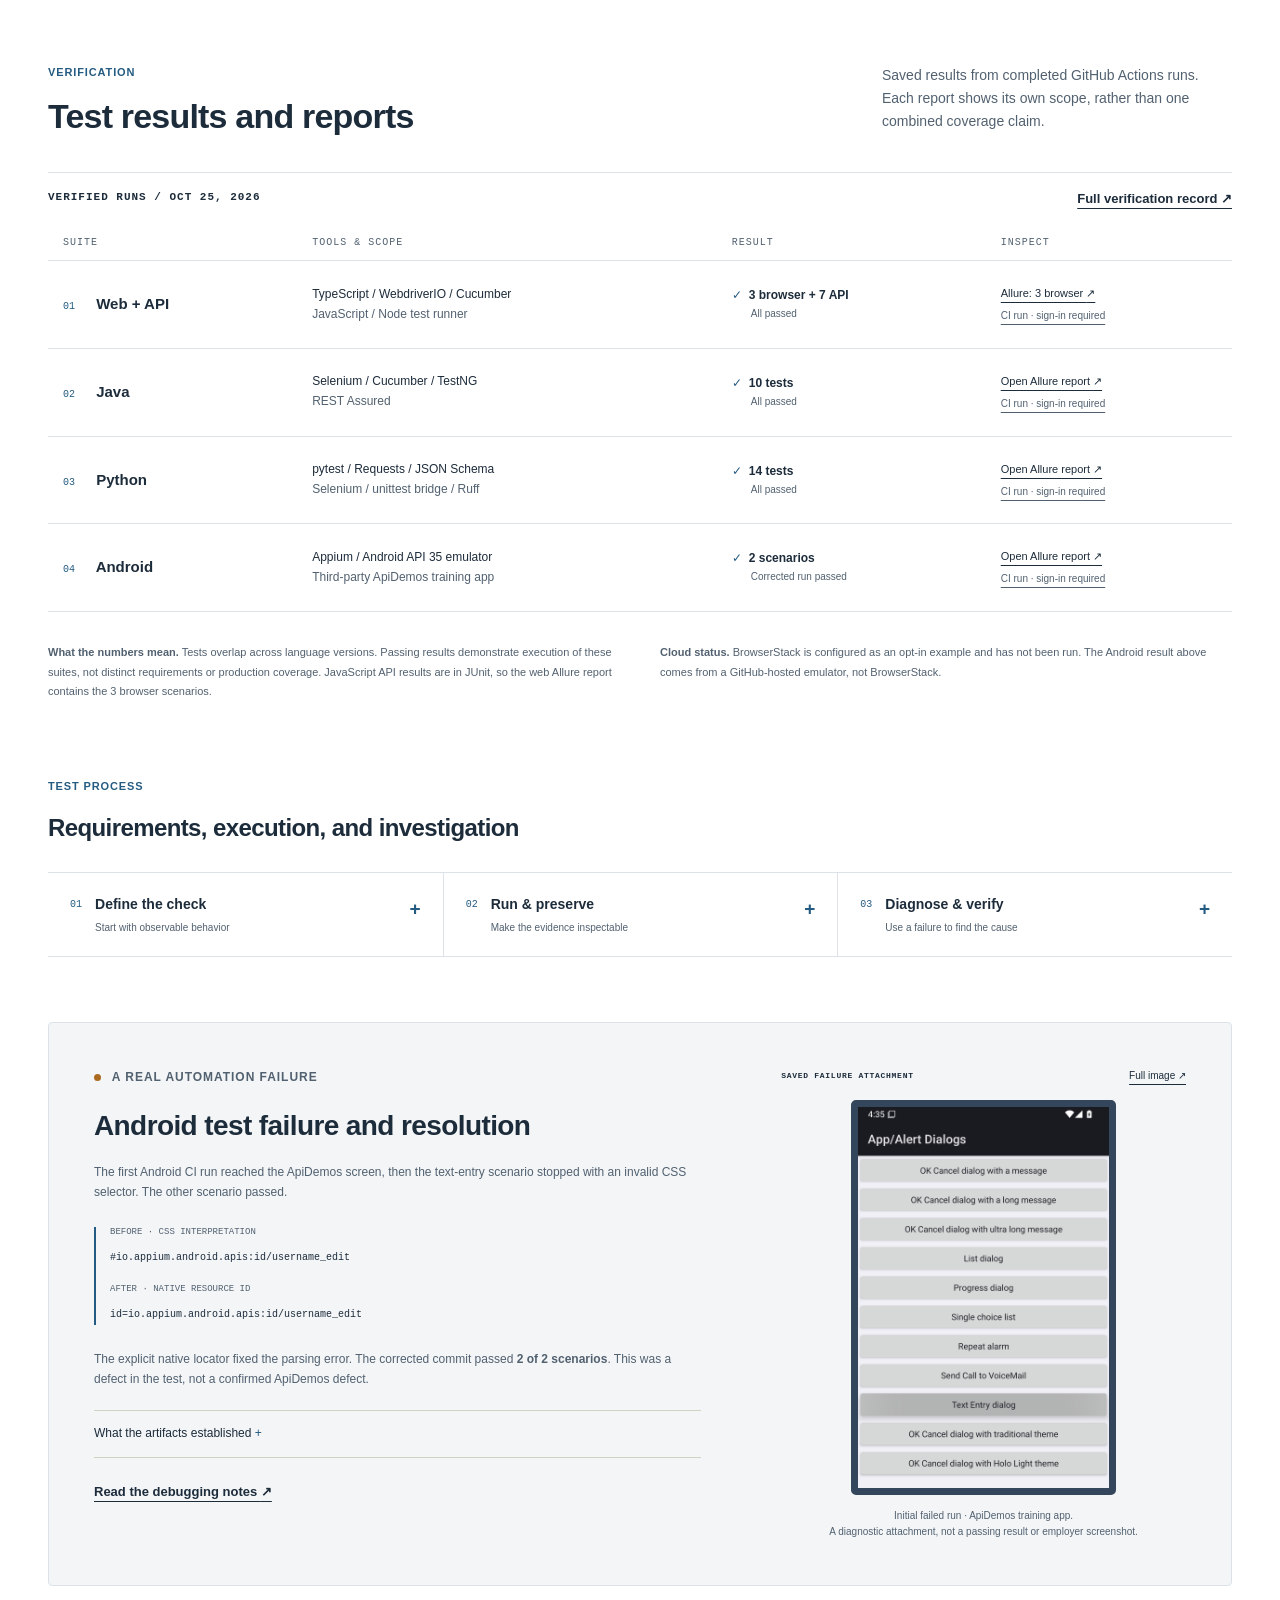
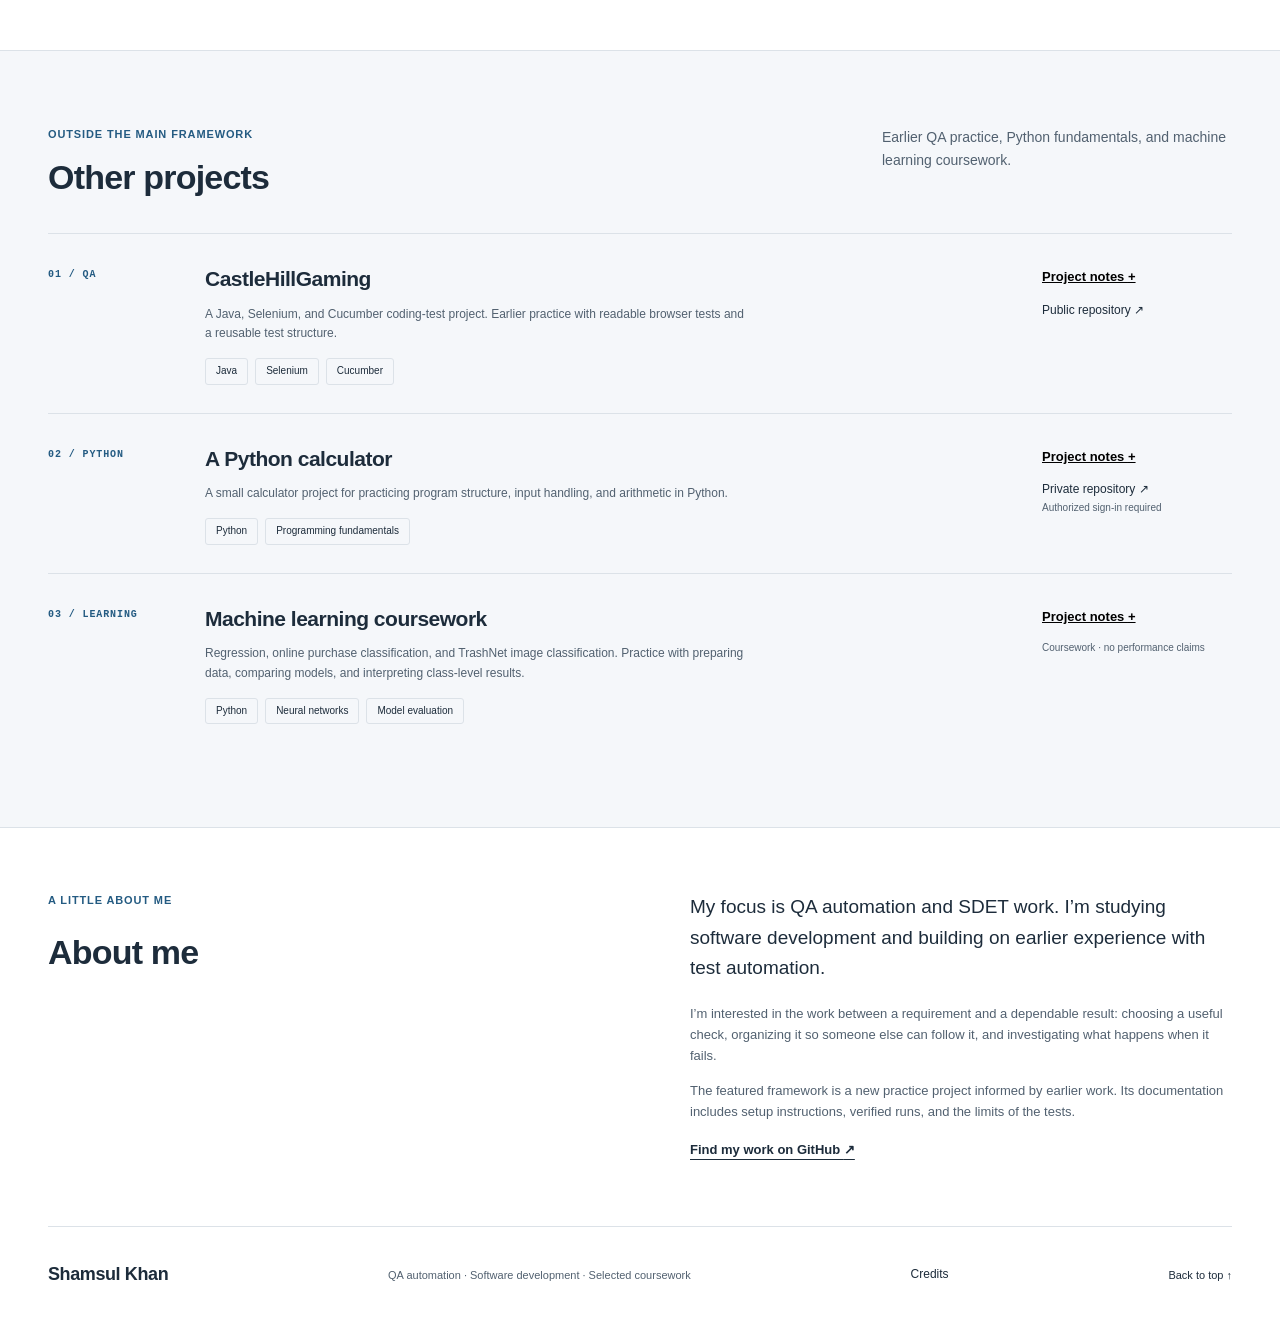
==== commit 6a39b183: "Enable explicitly approved public QA starter download" ====
--- a/index.html
+++ b/index.html
@@ -1,110 +1,110 @@
-<!doctype html>
-<html lang="en">
-<head>
-  <meta charset="utf-8">
-  <meta name="viewport" content="width=device-width, initial-scale=1">
-  <meta name="theme-color" content="#ffffff">
-  <link rel="canonical" href="https://blz0r.github.io/">
-  <meta property="og:title" content="Shamsul Khan — QA Automation Portfolio">
-  <meta property="og:description" content="QA frameworks, browser and API tests, Android automation, and verified test reports.">
-  <meta property="og:type" content="website">
-  <meta property="og:url" content="https://blz0r.github.io/">
-  <meta name="description" content="Shamsul Khan's QA and software development portfolio: a reusable automation framework, verified CI runs, test reports, and selected learning projects.">
-  <title>Shamsul Khan — QA & Software Development</title>
-  <link rel="stylesheet" href="qa.css">
-  <script src="projects.js" defer></script>
-  <script src="script.js" defer></script>
-  <script src="preview-help.js" defer></script>
-</head>
-<body id="top">
-  <a class="skip-link" href="#main">Skip to content</a>
-  <header class="site-header wrap">
-    <a class="wordmark" href="#top" aria-label="Shamsul Khan, home">Shamsul Khan</a>
-    <nav aria-label="Main navigation"><a href="#framework">QA framework</a><a href="#evidence">Test results</a><a href="#about">About me</a></nav>
-    <a class="header-link" href="https://github.com/blz0r" target="_blank" rel="noopener noreferrer">GitHub <span aria-hidden="true">↗</span></a>
-  </header>
-  <main id="main">
-    <section class="hero wrap" aria-labelledby="hero-title">
-      <div class="hero-copy">
-        <p class="eyebrow">QA AUTOMATION / SDET FOCUS</p>
-        <h1 id="hero-title">Shamsul Khan</h1>
-        <p class="hero-intro">I focus on test automation, API testing, and clear reporting. My work includes reusable frameworks in TypeScript, JavaScript, Java, and Python, with CI pipelines and Android automation.</p>
-        <div class="hero-actions"><a class="button button-dark" href="#framework">View QA project <span aria-hidden="true">↘</span></a><a class="under-link" href="#evidence">View test results</a></div>
-      </div>
-      <aside class="hero-ledger" aria-label="QA project overview">
-        <h2>QA project overview</h2>
-        <dl class="overview-list">
-          <div><dt>Browser and API testing</dt><dd>WebdriverIO, Selenium, Cucumber, TestNG, pytest, and REST Assured.</dd></div>
-          <div><dt>Android automation</dt><dd>Appium checks verified on a GitHub-hosted Android emulator.</dd></div>
-          <div><dt>CI and reporting</dt><dd>GitHub Actions, Allure reports, JUnit results, and failure screenshots.</dd></div>
-        </dl>
-        <a class="quiet-link" href="#evidence">View verified results →</a>
-      </aside>
-      <div class="hero-foot"><span class="mono">01 / FEATURED WORK</span><p>Automation frameworks, test results, and supporting documentation.</p><span class="scroll-arrow" aria-hidden="true">↓</span></div>
-    </section>
-
-    <section class="framework-section" id="framework" aria-labelledby="framework-title">
-      <div class="wrap">
-        <div class="section-heading"><div><p class="eyebrow">FEATURED PROJECT</p><h2 id="framework-title">Cross-language QA automation framework</h2></div><p class="section-intro">A reusable template for browser, API, and Android testing. The language versions use the same practice web app and API.</p></div>
-        <div class="framework-intro"><p>TypeScript for readable browser scenarios. JavaScript for focused API checks. Java and Python for the same testing ideas in different tools. The structure keeps page actions, assertions, configuration, and reports easy to find.</p><div class="framework-links"><a class="button button-teal" href="resources/USAGE_GUIDE.html">Read setup guide <span aria-hidden="true">↓</span></a><a class="under-link" href="#code-panel">View code examples <span aria-hidden="true">↗</span></a></div></div>
-        <div class="code-workbench">
-          <div class="code-sidebar"><span class="mono">CODE EXAMPLES</span><h3>Compare the implementations</h3><p>Select a language to view an example from the test suite.</p><div class="code-legend"><span class="status-dot" aria-hidden="true"></span><span id="code-stack">WebdriverIO · Cucumber</span></div></div>
-          <div class="code-main">
-            <div class="language-tabs" role="tablist" aria-label="Test code language">
-              <button type="button" id="tab-typescript" role="tab" aria-selected="true" aria-controls="code-panel" tabindex="0" data-language="typescript">TypeScript</button>
-              <button type="button" id="tab-javascript" role="tab" aria-selected="false" aria-controls="code-panel" tabindex="-1" data-language="javascript">JavaScript</button>
-              <button type="button" id="tab-java" role="tab" aria-selected="false" aria-controls="code-panel" tabindex="-1" data-language="java">Java</button>
-              <button type="button" id="tab-python" role="tab" aria-selected="false" aria-controls="code-panel" tabindex="-1" data-language="python">Python</button>
-            </div>
-            <div id="code-panel" role="tabpanel" aria-labelledby="tab-typescript" tabindex="0"><div class="code-file"><span id="code-filename">tests/steps/login.steps.ts</span><span class="mono">SOURCE EXCERPT</span></div><pre><code id="code-example">Then('I see the welcome message {string}',
-  async (message: string) => {
-    await expect(DashboardPage.panel)
-      .toBeDisplayed();
-    await expect(DashboardPage.welcome)
-      .toHaveText(message);
-  });</code></pre><p class="code-caption" id="code-caption">Assert the dashboard is visible and its welcome message matches the requirement.</p></div>
-          </div>
-        </div>
-        <div class="capability-line" aria-label="Framework features"><span>Page objects</span><span>Data-driven cases</span><span>JSON schema checks</span><span>Failure screenshots</span><span>JUnit + Allure</span><span>GitHub Actions</span></div>
-        <p class="origin-note"><strong>Where it comes from.</strong> This is a newly written, generic reconstruction informed by my earlier QA work and coursework. The app, accounts, selectors, and data are synthetic. Employer code, endpoints, credentials, and reports are not included. Developed with Codex assistance; third-party tools are credited in the starter.</p>
-        <a class="quiet-link" href="https://github.com/blz0r/qa-automation-portfolio" target="_blank" rel="noopener noreferrer">View source repository <span aria-hidden="true">↗</span> <span class="link-note">Private · authorized GitHub sign-in required</span></a>
-      </div>
-    </section>
-
-    <section class="evidence-section wrap" id="evidence" aria-labelledby="evidence-title">
-      <div class="section-heading"><div><p class="eyebrow">VERIFICATION</p><h2 id="evidence-title">Test results and reports</h2></div><p class="section-intro">Saved results from completed GitHub Actions runs. Each report shows its own scope, rather than one combined coverage claim.</p></div>
-      <div class="results-heading"><span class="mono">VERIFIED RUNS / OCT 25, 2026</span><a class="under-link" href="resources/VALIDATION.html">Full verification record <span aria-hidden="true">↗</span></a></div>
-      <div class="results-table-wrap"><table class="results-table"><caption class="sr-only">Verified QA suites, results, reports and original GitHub Actions runs</caption><thead><tr><th scope="col">Suite</th><th scope="col">Tools & scope</th><th scope="col">Result</th><th scope="col">Inspect</th></tr></thead><tbody>
-        <tr><th scope="row"><span class="suite-index">01</span> Web + API</th><td>TypeScript / WebdriverIO / Cucumber<br><span>JavaScript / Node test runner</span></td><td><span class="pass-mark">✓</span><strong>3 browser + 7 API</strong><span class="result-sub">All passed</span></td><td><a href="reports/web/index.html">Allure: 3 browser <span aria-hidden="true">↗</span></a><a class="run-link" href="https://github.com/blz0r/qa-automation-portfolio/actions/runs/40269483985" target="_blank" rel="noopener noreferrer">CI run · sign-in required</a></td></tr>
-        <tr><th scope="row"><span class="suite-index">02</span> Java</th><td>Selenium / Cucumber / TestNG<br><span>REST Assured</span></td><td><span class="pass-mark">✓</span><strong>10 tests</strong><span class="result-sub">All passed</span></td><td><a href="reports/java/index.html">Open Allure report <span aria-hidden="true">↗</span></a><a class="run-link" href="https://github.com/blz0r/qa-automation-portfolio/actions/runs/40269484020" target="_blank" rel="noopener noreferrer">CI run · sign-in required</a></td></tr>
-        <tr><th scope="row"><span class="suite-index">03</span> Python</th><td>pytest / Requests / JSON Schema<br><span>Selenium / unittest bridge / Ruff</span></td><td><span class="pass-mark">✓</span><strong>14 tests</strong><span class="result-sub">All passed</span></td><td><a href="reports/python/index.html">Open Allure report <span aria-hidden="true">↗</span></a><a class="run-link" href="https://github.com/blz0r/qa-automation-portfolio/actions/runs/40269484020" target="_blank" rel="noopener noreferrer">CI run · sign-in required</a></td></tr>
-        <tr><th scope="row"><span class="suite-index">04</span> Android</th><td>Appium / Android API 35 emulator<br><span>Third-party ApiDemos training app</span></td><td><span class="pass-mark">✓</span><strong>2 scenarios</strong><span class="result-sub">Corrected run passed</span></td><td><a href="reports/android/index.html">Open Allure report <span aria-hidden="true">↗</span></a><a class="run-link" href="https://github.com/blz0r/qa-automation-portfolio/actions/runs/40269936589" target="_blank" rel="noopener noreferrer">CI run · sign-in required</a></td></tr>
-      </tbody></table></div>
-      <div class="evidence-notes"><p><strong>What the numbers mean.</strong> Tests overlap across language versions. Passing results demonstrate execution of these suites, not distinct requirements or production coverage. JavaScript API results are in JUnit, so the web Allure report contains the 3 browser scenarios.</p><p><strong>Cloud status.</strong> BrowserStack is configured as an opt-in example and has not been run. The Android result above comes from a GitHub-hosted emulator, not BrowserStack.</p></div>
-
-      <div class="process-heading"><p class="eyebrow">TEST PROCESS</p><h3>Requirements, execution, and investigation</h3></div>
-      <div class="process-grid">
-        <details class="process-step"><summary><span class="step-number">01</span><span>Define the check<small>Start with observable behavior</small></span><span class="expand-icon" aria-hidden="true">+</span></summary><div class="step-content"><p>A valid demo user should see their two tasks and be able to sign out. An invalid password should show an error and leave the dashboard hidden.</p><p>Gherkin scenarios express those outcomes. Page objects own the selectors and actions; steps hold the assertions.</p><a href="resources/USAGE_GUIDE.html">See the test structure <span aria-hidden="true">↗</span></a></div></details>
-        <details class="process-step"><summary><span class="step-number">02</span><span>Run & preserve<small>Make the evidence inspectable</small></span><span class="expand-icon" aria-hidden="true">+</span></summary><div class="step-content"><p>GitHub Actions runs the synthetic fixtures and saves JUnit, Allure, and diagnostic artifacts. Artifact upload runs even if a test fails.</p><p>The downloaded CI artifacts were checked against their hashes. The reports linked here were generated from those saved results.</p><a href="resources/VALIDATION.html">Read the run record <span aria-hidden="true">↗</span></a></div></details>
-        <details class="process-step"><summary><span class="step-number">03</span><span>Diagnose & verify<small>Use a failure to find the cause</small></span><span class="expand-icon" aria-hidden="true">+</span></summary><div class="step-content"><p>The first Android run caught a locator error in the automation. Logs and the saved screenshot helped separate a test problem from an app defect.</p><p>After correcting the selector strategy, a new run tested the changed commit and passed both Android scenarios.</p><a href="#failure-example">Follow the diagnosis <span aria-hidden="true">↓</span></a></div></details>
-      </div>
-
-      <article class="failure-story" id="failure-example" aria-labelledby="failure-title">
-        <div class="failure-copy"><p class="eyebrow"><span class="amber-dot" aria-hidden="true"></span> A real automation failure</p><h3 id="failure-title">Android test failure and resolution</h3><p>The first Android CI run reached the ApiDemos screen, then the text-entry scenario stopped with an invalid CSS selector. The other scenario passed.</p><div class="selector-change"><div><span>BEFORE · CSS INTERPRETATION</span><code>#io.appium.android.apis:id/username_edit</code></div><div><span>AFTER · NATIVE RESOURCE ID</span><code>id=io.appium.android.apis:id/username_edit</code></div></div><p>The explicit native locator fixed the parsing error. The corrected commit passed <strong>2 of 2 scenarios</strong>. This was a defect in the test, not a confirmed ApiDemos defect.</p><details class="diagnostic-details"><summary>What the artifacts established</summary><p>The screenshot established which screen the test had reached. The error identified the selector strategy. A fresh run of the changed commit established that the correction worked. The initial failed result stays separate from the passing evidence.</p><a href="https://github.com/blz0r/qa-automation-portfolio/actions/runs/40269534279" target="_blank" rel="noopener noreferrer">Initial failed run · private, sign-in required <span aria-hidden="true">↗</span></a></details><a class="under-link" href="resources/DEBUGGING_EXAMPLE.html">Read the debugging notes <span aria-hidden="true">↗</span></a></div>
-        <figure class="failure-figure"><div class="screenshot-label"><span class="mono">SAVED FAILURE ATTACHMENT</span><a href="assets/android-failure.png" aria-label="Open full Android failure screenshot">Full image <span aria-hidden="true">↗</span></a></div><a class="screenshot-link" href="assets/android-failure.png"><img src="assets/android-failure.png" alt="Saved ApiDemos Android screen at the point of the initial automation failure." loading="lazy" width="1080" height="1920"></a><figcaption>Initial failed run · ApiDemos training app.<br>A diagnostic attachment, not a passing result or employer screenshot.</figcaption></figure>
-      </article>
-    </section>
-
-    <section class="other-section" id="other-work" aria-labelledby="other-title"><div class="wrap"><div class="section-heading"><div><p class="eyebrow">Outside the main framework</p><h2 id="other-title">Other projects</h2></div><p class="section-intro">Earlier QA practice, Python fundamentals, and machine learning coursework.</p></div><div class="project-list">
-      <article class="project-row"><span class="project-number mono">01 / QA</span><div><h3>CastleHillGaming</h3><p>A Java, Selenium, and Cucumber coding-test project. Earlier practice with readable browser tests and a reusable test structure.</p><div class="project-tags"><span>Java</span><span>Selenium</span><span>Cucumber</span></div></div><div class="project-actions"><button type="button" class="under-link project-details" data-project="castlehill" hidden>Project notes <span aria-hidden="true">+</span></button><a class="quiet-link" href="https://github.com/blz0r/CastleHillGaming" target="_blank" rel="noopener noreferrer">Public repository <span aria-hidden="true">↗</span></a></div></article>
-      <article class="project-row"><span class="project-number mono">02 / PYTHON</span><div><h3>A Python calculator</h3><p>A small calculator project for practicing program structure, input handling, and arithmetic in Python.</p><div class="project-tags"><span>Python</span><span>Programming fundamentals</span></div></div><div class="project-actions"><button type="button" class="under-link project-details" data-project="calculator" hidden>Project notes <span aria-hidden="true">+</span></button><a class="quiet-link" href="https://github.com/blz0r/Calculator" target="_blank" rel="noopener noreferrer">Private repository <span aria-hidden="true">↗</span><small>Authorized sign-in required</small></a></div></article>
-      <article class="project-row"><span class="project-number mono">03 / LEARNING</span><div><h3>Machine learning coursework</h3><p>Regression, online purchase classification, and TrashNet image classification. Practice with preparing data, comparing models, and interpreting class-level results.</p><div class="project-tags"><span>Python</span><span>Neural networks</span><span>Model evaluation</span></div></div><div class="project-actions"><button type="button" class="under-link project-details" data-project="machine-learning" hidden>Project notes <span aria-hidden="true">+</span></button><span class="project-context">Coursework · no performance claims</span></div></article>
-    </div></div></section>
-
-    <section class="about-section wrap" id="about" aria-labelledby="about-title"><div><p class="eyebrow">A little about me</p><h2 id="about-title">About me</h2></div><div class="about-copy"><p class="about-lead">My focus is QA automation and SDET work. I’m studying software development and building on earlier experience with test automation.</p><p>I’m interested in the work between a requirement and a dependable result: choosing a useful check, organizing it so someone else can follow it, and investigating what happens when it fails.</p><p>The featured framework is a new practice project informed by earlier work. Its documentation includes setup instructions, verified runs, and the limits of the tests.</p><a class="under-link" href="https://github.com/blz0r" target="_blank" rel="noopener noreferrer">Find my work on GitHub <span aria-hidden="true">↗</span></a></div></section>
-  </main>
-  <footer class="site-footer wrap"><a class="wordmark" href="#top">Shamsul Khan</a><p>QA automation · Software development · Selected coursework</p><a class="quiet-link" href="THIRD_PARTY_NOTICES.md">Credits</a><a class="back-top" href="#top">Back to top <span aria-hidden="true">↑</span></a></footer>
-  <dialog class="project-dialog" aria-labelledby="dialog-title"><div class="dialog-top"><span class="mono" id="dialog-category">PROJECT NOTES</span><button type="button" class="dialog-close" aria-label="Close project notes">Close <span aria-hidden="true">×</span></button></div><div class="dialog-content"><h2 id="dialog-title"></h2><p class="dialog-lead" id="dialog-summary"></p><h3>The work</h3><p id="dialog-work"></p><h3>The context</h3><p id="dialog-context"></p></div></dialog>
-  <noscript><p class="noscript-note wrap">The project and evidence links work without JavaScript. Enable JavaScript to switch code languages and open additional project notes.</p></noscript>
-</body>
-</html>
+<!doctype html>
+<html lang="en">
+<head>
+  <meta charset="utf-8">
+  <meta name="viewport" content="width=device-width, initial-scale=1">
+  <meta name="theme-color" content="#ffffff">
+  <link rel="canonical" href="https://blz0r.github.io/">
+  <meta property="og:title" content="Shamsul Khan — QA Automation Portfolio">
+  <meta property="og:description" content="QA frameworks, browser and API tests, Android automation, and verified test reports.">
+  <meta property="og:type" content="website">
+  <meta property="og:url" content="https://blz0r.github.io/">
+  <meta name="description" content="Shamsul Khan's QA and software development portfolio: a reusable automation framework, verified CI runs, test reports, and selected learning projects.">
+  <title>Shamsul Khan — QA & Software Development</title>
+  <link rel="stylesheet" href="qa.css">
+  <script src="projects.js" defer></script>
+  <script src="script.js" defer></script>
+  <script src="preview-help.js" defer></script>
+</head>
+<body id="top">
+  <a class="skip-link" href="#main">Skip to content</a>
+  <header class="site-header wrap">
+    <a class="wordmark" href="#top" aria-label="Shamsul Khan, home">Shamsul Khan</a>
+    <nav aria-label="Main navigation"><a href="#framework">QA framework</a><a href="#evidence">Test results</a><a href="#about">About me</a></nav>
+    <a class="header-link" href="https://github.com/blz0r" target="_blank" rel="noopener noreferrer">GitHub <span aria-hidden="true">↗</span></a>
+  </header>
+  <main id="main">
+    <section class="hero wrap" aria-labelledby="hero-title">
+      <div class="hero-copy">
+        <p class="eyebrow">QA AUTOMATION / SDET FOCUS</p>
+        <h1 id="hero-title">Shamsul Khan</h1>
+        <p class="hero-intro">I focus on test automation, API testing, and clear reporting. My work includes reusable frameworks in TypeScript, JavaScript, Java, and Python, with CI pipelines and Android automation.</p>
+        <div class="hero-actions"><a class="button button-dark" href="#framework">View QA project <span aria-hidden="true">↘</span></a><a class="under-link" href="#evidence">View test results</a></div>
+      </div>
+      <aside class="hero-ledger" aria-label="QA project overview">
+        <h2>QA project overview</h2>
+        <dl class="overview-list">
+          <div><dt>Browser and API testing</dt><dd>WebdriverIO, Selenium, Cucumber, TestNG, pytest, and REST Assured.</dd></div>
+          <div><dt>Android automation</dt><dd>Appium checks verified on a GitHub-hosted Android emulator.</dd></div>
+          <div><dt>CI and reporting</dt><dd>GitHub Actions, Allure reports, JUnit results, and failure screenshots.</dd></div>
+        </dl>
+        <a class="quiet-link" href="#evidence">View verified results →</a>
+      </aside>
+      <div class="hero-foot"><span class="mono">01 / FEATURED WORK</span><p>Automation frameworks, test results, and supporting documentation.</p><span class="scroll-arrow" aria-hidden="true">↓</span></div>
+    </section>
+
+    <section class="framework-section" id="framework" aria-labelledby="framework-title">
+      <div class="wrap">
+        <div class="section-heading"><div><p class="eyebrow">FEATURED PROJECT</p><h2 id="framework-title">Cross-language QA automation framework</h2></div><p class="section-intro">A reusable template for browser, API, and Android testing. The language versions use the same practice web app and API.</p></div>
+        <div class="framework-intro"><p>TypeScript for readable browser scenarios. JavaScript for focused API checks. Java and Python for the same testing ideas in different tools. The structure keeps page actions, assertions, configuration, and reports easy to find.</p><div class="framework-links"><a class="button button-teal" href="assets/qa-template.zip" download>Download project <span aria-hidden="true">↓</span></a><a class="under-link" href="resources/USAGE_GUIDE.html">Setup and usage guide <span aria-hidden="true">↗</span></a></div></div>
+        <div class="code-workbench">
+          <div class="code-sidebar"><span class="mono">CODE EXAMPLES</span><h3>Compare the implementations</h3><p>Select a language to view an example from the test suite.</p><div class="code-legend"><span class="status-dot" aria-hidden="true"></span><span id="code-stack">WebdriverIO · Cucumber</span></div></div>
+          <div class="code-main">
+            <div class="language-tabs" role="tablist" aria-label="Test code language">
+              <button type="button" id="tab-typescript" role="tab" aria-selected="true" aria-controls="code-panel" tabindex="0" data-language="typescript">TypeScript</button>
+              <button type="button" id="tab-javascript" role="tab" aria-selected="false" aria-controls="code-panel" tabindex="-1" data-language="javascript">JavaScript</button>
+              <button type="button" id="tab-java" role="tab" aria-selected="false" aria-controls="code-panel" tabindex="-1" data-language="java">Java</button>
+              <button type="button" id="tab-python" role="tab" aria-selected="false" aria-controls="code-panel" tabindex="-1" data-language="python">Python</button>
+            </div>
+            <div id="code-panel" role="tabpanel" aria-labelledby="tab-typescript" tabindex="0"><div class="code-file"><span id="code-filename">tests/steps/login.steps.ts</span><span class="mono">SOURCE EXCERPT</span></div><pre><code id="code-example">Then('I see the welcome message {string}',
+  async (message: string) => {
+    await expect(DashboardPage.panel)
+      .toBeDisplayed();
+    await expect(DashboardPage.welcome)
+      .toHaveText(message);
+  });</code></pre><p class="code-caption" id="code-caption">Assert the dashboard is visible and its welcome message matches the requirement.</p></div>
+          </div>
+        </div>
+        <div class="capability-line" aria-label="Framework features"><span>Page objects</span><span>Data-driven cases</span><span>JSON schema checks</span><span>Failure screenshots</span><span>JUnit + Allure</span><span>GitHub Actions</span></div>
+        <p class="origin-note"><strong>Where it comes from.</strong> This is a newly written, generic reconstruction informed by my earlier QA work and coursework. The app, accounts, selectors, and data are synthetic. Employer code, endpoints, credentials, and reports are not included. Developed with Codex assistance; third-party tools are credited in the starter.</p>
+        <a class="quiet-link" href="https://github.com/blz0r/qa-automation-portfolio" target="_blank" rel="noopener noreferrer">View source repository <span aria-hidden="true">↗</span> <span class="link-note">Private · authorized GitHub sign-in required</span></a>
+      </div>
+    </section>
+
+    <section class="evidence-section wrap" id="evidence" aria-labelledby="evidence-title">
+      <div class="section-heading"><div><p class="eyebrow">VERIFICATION</p><h2 id="evidence-title">Test results and reports</h2></div><p class="section-intro">Saved results from completed GitHub Actions runs. Each report shows its own scope, rather than one combined coverage claim.</p></div>
+      <div class="results-heading"><span class="mono">VERIFIED RUNS / OCT 25, 2026</span><a class="under-link" href="resources/VALIDATION.html">Full verification record <span aria-hidden="true">↗</span></a></div>
+      <div class="results-table-wrap"><table class="results-table"><caption class="sr-only">Verified QA suites, results, reports and original GitHub Actions runs</caption><thead><tr><th scope="col">Suite</th><th scope="col">Tools & scope</th><th scope="col">Result</th><th scope="col">Inspect</th></tr></thead><tbody>
+        <tr><th scope="row"><span class="suite-index">01</span> Web + API</th><td>TypeScript / WebdriverIO / Cucumber<br><span>JavaScript / Node test runner</span></td><td><span class="pass-mark">✓</span><strong>3 browser + 7 API</strong><span class="result-sub">All passed</span></td><td><a href="reports/web/index.html">Allure: 3 browser <span aria-hidden="true">↗</span></a><a class="run-link" href="https://github.com/blz0r/qa-automation-portfolio/actions/runs/40269483985" target="_blank" rel="noopener noreferrer">CI run · sign-in required</a></td></tr>
+        <tr><th scope="row"><span class="suite-index">02</span> Java</th><td>Selenium / Cucumber / TestNG<br><span>REST Assured</span></td><td><span class="pass-mark">✓</span><strong>10 tests</strong><span class="result-sub">All passed</span></td><td><a href="reports/java/index.html">Open Allure report <span aria-hidden="true">↗</span></a><a class="run-link" href="https://github.com/blz0r/qa-automation-portfolio/actions/runs/40269484020" target="_blank" rel="noopener noreferrer">CI run · sign-in required</a></td></tr>
+        <tr><th scope="row"><span class="suite-index">03</span> Python</th><td>pytest / Requests / JSON Schema<br><span>Selenium / unittest bridge / Ruff</span></td><td><span class="pass-mark">✓</span><strong>14 tests</strong><span class="result-sub">All passed</span></td><td><a href="reports/python/index.html">Open Allure report <span aria-hidden="true">↗</span></a><a class="run-link" href="https://github.com/blz0r/qa-automation-portfolio/actions/runs/40269484020" target="_blank" rel="noopener noreferrer">CI run · sign-in required</a></td></tr>
+        <tr><th scope="row"><span class="suite-index">04</span> Android</th><td>Appium / Android API 35 emulator<br><span>Third-party ApiDemos training app</span></td><td><span class="pass-mark">✓</span><strong>2 scenarios</strong><span class="result-sub">Corrected run passed</span></td><td><a href="reports/android/index.html">Open Allure report <span aria-hidden="true">↗</span></a><a class="run-link" href="https://github.com/blz0r/qa-automation-portfolio/actions/runs/40269936589" target="_blank" rel="noopener noreferrer">CI run · sign-in required</a></td></tr>
+      </tbody></table></div>
+      <div class="evidence-notes"><p><strong>What the numbers mean.</strong> Tests overlap across language versions. Passing results demonstrate execution of these suites, not distinct requirements or production coverage. JavaScript API results are in JUnit, so the web Allure report contains the 3 browser scenarios.</p><p><strong>Cloud status.</strong> BrowserStack is configured as an opt-in example and has not been run. The Android result above comes from a GitHub-hosted emulator, not BrowserStack.</p></div>
+
+      <div class="process-heading"><p class="eyebrow">TEST PROCESS</p><h3>Requirements, execution, and investigation</h3></div>
+      <div class="process-grid">
+        <details class="process-step"><summary><span class="step-number">01</span><span>Define the check<small>Start with observable behavior</small></span><span class="expand-icon" aria-hidden="true">+</span></summary><div class="step-content"><p>A valid demo user should see their two tasks and be able to sign out. An invalid password should show an error and leave the dashboard hidden.</p><p>Gherkin scenarios express those outcomes. Page objects own the selectors and actions; steps hold the assertions.</p><a href="resources/USAGE_GUIDE.html">See the test structure <span aria-hidden="true">↗</span></a></div></details>
+        <details class="process-step"><summary><span class="step-number">02</span><span>Run & preserve<small>Make the evidence inspectable</small></span><span class="expand-icon" aria-hidden="true">+</span></summary><div class="step-content"><p>GitHub Actions runs the synthetic fixtures and saves JUnit, Allure, and diagnostic artifacts. Artifact upload runs even if a test fails.</p><p>The downloaded CI artifacts were checked against their hashes. The reports linked here were generated from those saved results.</p><a href="resources/VALIDATION.html">Read the run record <span aria-hidden="true">↗</span></a></div></details>
+        <details class="process-step"><summary><span class="step-number">03</span><span>Diagnose & verify<small>Use a failure to find the cause</small></span><span class="expand-icon" aria-hidden="true">+</span></summary><div class="step-content"><p>The first Android run caught a locator error in the automation. Logs and the saved screenshot helped separate a test problem from an app defect.</p><p>After correcting the selector strategy, a new run tested the changed commit and passed both Android scenarios.</p><a href="#failure-example">Follow the diagnosis <span aria-hidden="true">↓</span></a></div></details>
+      </div>
+
+      <article class="failure-story" id="failure-example" aria-labelledby="failure-title">
+        <div class="failure-copy"><p class="eyebrow"><span class="amber-dot" aria-hidden="true"></span> A real automation failure</p><h3 id="failure-title">Android test failure and resolution</h3><p>The first Android CI run reached the ApiDemos screen, then the text-entry scenario stopped with an invalid CSS selector. The other scenario passed.</p><div class="selector-change"><div><span>BEFORE · CSS INTERPRETATION</span><code>#io.appium.android.apis:id/username_edit</code></div><div><span>AFTER · NATIVE RESOURCE ID</span><code>id=io.appium.android.apis:id/username_edit</code></div></div><p>The explicit native locator fixed the parsing error. The corrected commit passed <strong>2 of 2 scenarios</strong>. This was a defect in the test, not a confirmed ApiDemos defect.</p><details class="diagnostic-details"><summary>What the artifacts established</summary><p>The screenshot established which screen the test had reached. The error identified the selector strategy. A fresh run of the changed commit established that the correction worked. The initial failed result stays separate from the passing evidence.</p><a href="https://github.com/blz0r/qa-automation-portfolio/actions/runs/40269534279" target="_blank" rel="noopener noreferrer">Initial failed run · private, sign-in required <span aria-hidden="true">↗</span></a></details><a class="under-link" href="resources/DEBUGGING_EXAMPLE.html">Read the debugging notes <span aria-hidden="true">↗</span></a></div>
+        <figure class="failure-figure"><div class="screenshot-label"><span class="mono">SAVED FAILURE ATTACHMENT</span><a href="assets/android-failure.png" aria-label="Open full Android failure screenshot">Full image <span aria-hidden="true">↗</span></a></div><a class="screenshot-link" href="assets/android-failure.png"><img src="assets/android-failure.png" alt="Saved ApiDemos Android screen at the point of the initial automation failure." loading="lazy" width="1080" height="1920"></a><figcaption>Initial failed run · ApiDemos training app.<br>A diagnostic attachment, not a passing result or employer screenshot.</figcaption></figure>
+      </article>
+    </section>
+
+    <section class="other-section" id="other-work" aria-labelledby="other-title"><div class="wrap"><div class="section-heading"><div><p class="eyebrow">Outside the main framework</p><h2 id="other-title">Other projects</h2></div><p class="section-intro">Earlier QA practice, Python fundamentals, and machine learning coursework.</p></div><div class="project-list">
+      <article class="project-row"><span class="project-number mono">01 / QA</span><div><h3>CastleHillGaming</h3><p>A Java, Selenium, and Cucumber coding-test project. Earlier practice with readable browser tests and a reusable test structure.</p><div class="project-tags"><span>Java</span><span>Selenium</span><span>Cucumber</span></div></div><div class="project-actions"><button type="button" class="under-link project-details" data-project="castlehill" hidden>Project notes <span aria-hidden="true">+</span></button><a class="quiet-link" href="https://github.com/blz0r/CastleHillGaming" target="_blank" rel="noopener noreferrer">Public repository <span aria-hidden="true">↗</span></a></div></article>
+      <article class="project-row"><span class="project-number mono">02 / PYTHON</span><div><h3>A Python calculator</h3><p>A small calculator project for practicing program structure, input handling, and arithmetic in Python.</p><div class="project-tags"><span>Python</span><span>Programming fundamentals</span></div></div><div class="project-actions"><button type="button" class="under-link project-details" data-project="calculator" hidden>Project notes <span aria-hidden="true">+</span></button><a class="quiet-link" href="https://github.com/blz0r/Calculator" target="_blank" rel="noopener noreferrer">Private repository <span aria-hidden="true">↗</span><small>Authorized sign-in required</small></a></div></article>
+      <article class="project-row"><span class="project-number mono">03 / LEARNING</span><div><h3>Machine learning coursework</h3><p>Regression, online purchase classification, and TrashNet image classification. Practice with preparing data, comparing models, and interpreting class-level results.</p><div class="project-tags"><span>Python</span><span>Neural networks</span><span>Model evaluation</span></div></div><div class="project-actions"><button type="button" class="under-link project-details" data-project="machine-learning" hidden>Project notes <span aria-hidden="true">+</span></button><span class="project-context">Coursework · no performance claims</span></div></article>
+    </div></div></section>
+
+    <section class="about-section wrap" id="about" aria-labelledby="about-title"><div><p class="eyebrow">A little about me</p><h2 id="about-title">About me</h2></div><div class="about-copy"><p class="about-lead">My focus is QA automation and SDET work. I’m studying software development and building on earlier experience with test automation.</p><p>I’m interested in the work between a requirement and a dependable result: choosing a useful check, organizing it so someone else can follow it, and investigating what happens when it fails.</p><p>The featured framework is a new practice project informed by earlier work. Its documentation includes setup instructions, verified runs, and the limits of the tests.</p><a class="under-link" href="https://github.com/blz0r" target="_blank" rel="noopener noreferrer">Find my work on GitHub <span aria-hidden="true">↗</span></a></div></section>
+  </main>
+  <footer class="site-footer wrap"><a class="wordmark" href="#top">Shamsul Khan</a><p>QA automation · Software development · Selected coursework</p><a class="quiet-link" href="THIRD_PARTY_NOTICES.md">Credits</a><a class="back-top" href="#top">Back to top <span aria-hidden="true">↑</span></a></footer>
+  <dialog class="project-dialog" aria-labelledby="dialog-title"><div class="dialog-top"><span class="mono" id="dialog-category">PROJECT NOTES</span><button type="button" class="dialog-close" aria-label="Close project notes">Close <span aria-hidden="true">×</span></button></div><div class="dialog-content"><h2 id="dialog-title"></h2><p class="dialog-lead" id="dialog-summary"></p><h3>The work</h3><p id="dialog-work"></p><h3>The context</h3><p id="dialog-context"></p></div></dialog>
+  <noscript><p class="noscript-note wrap">The project and evidence links work without JavaScript. Enable JavaScript to switch code languages and open additional project notes.</p></noscript>
+</body>
+</html>
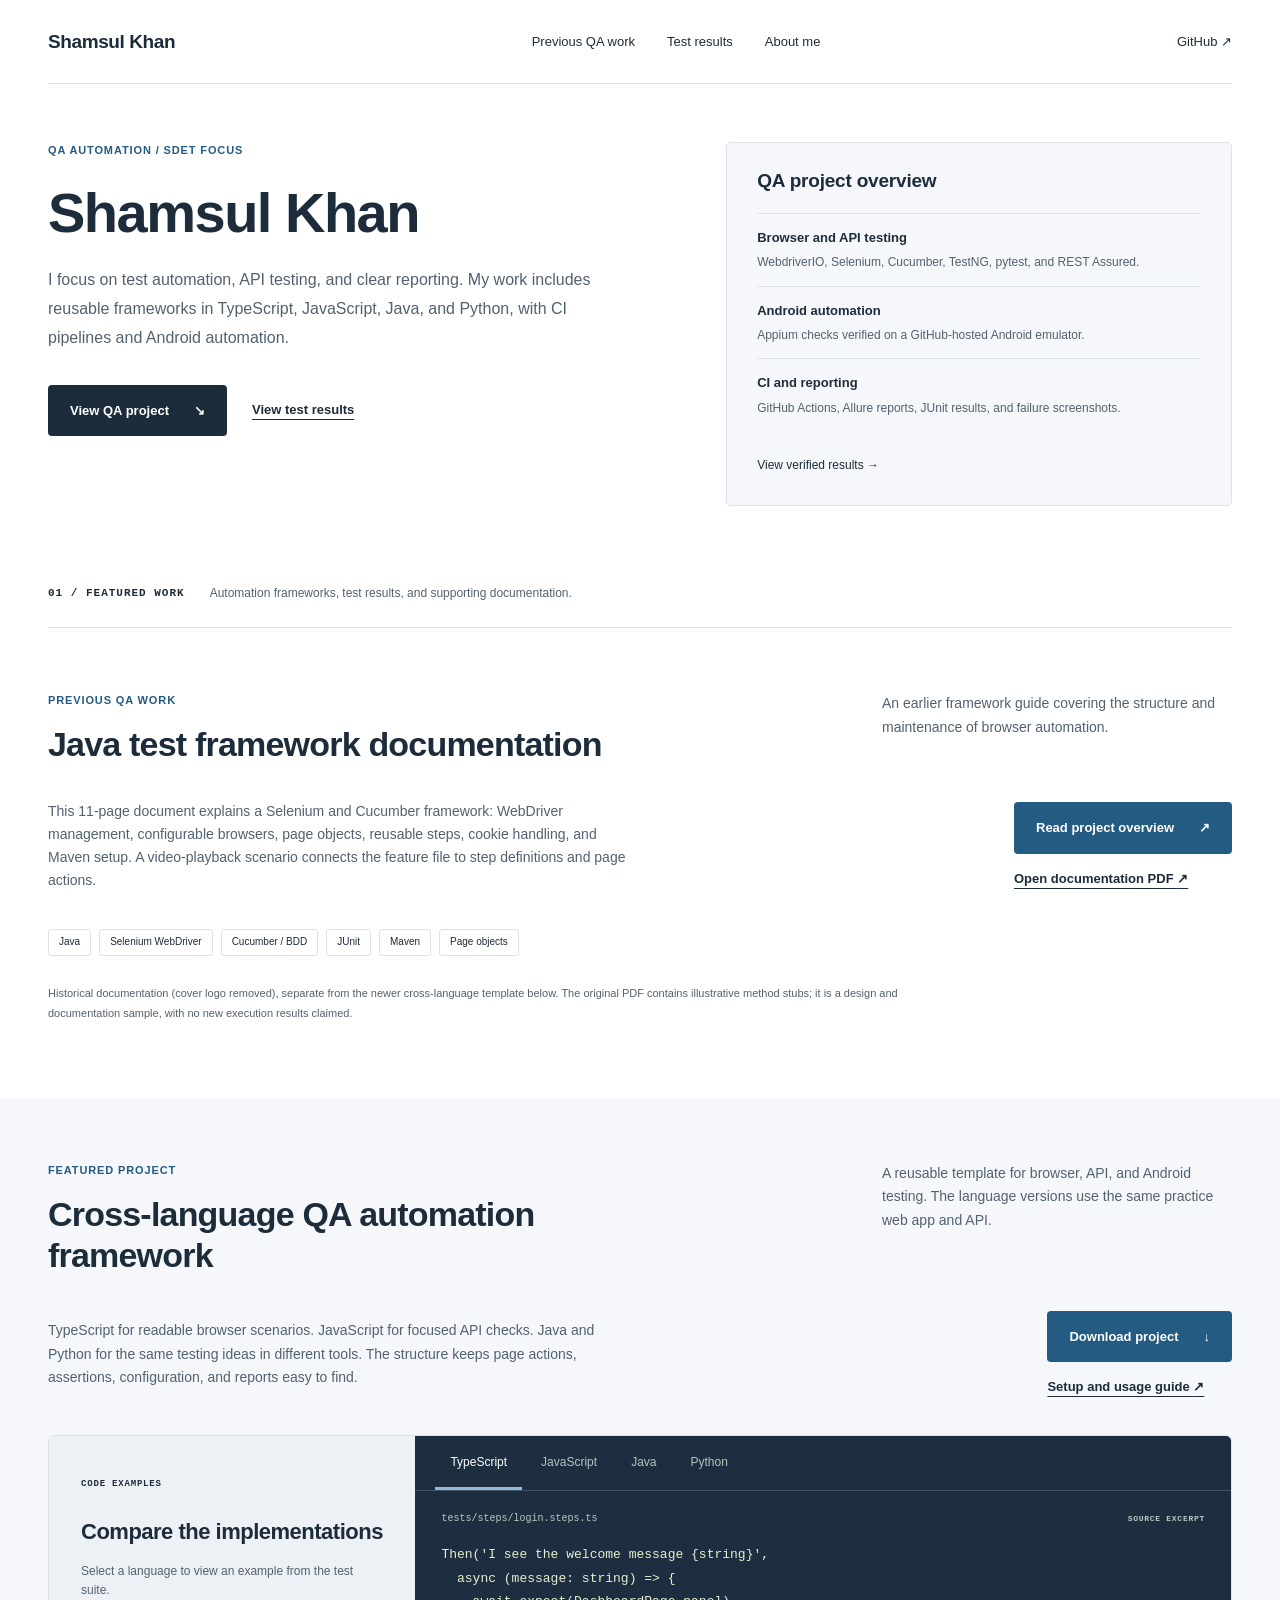
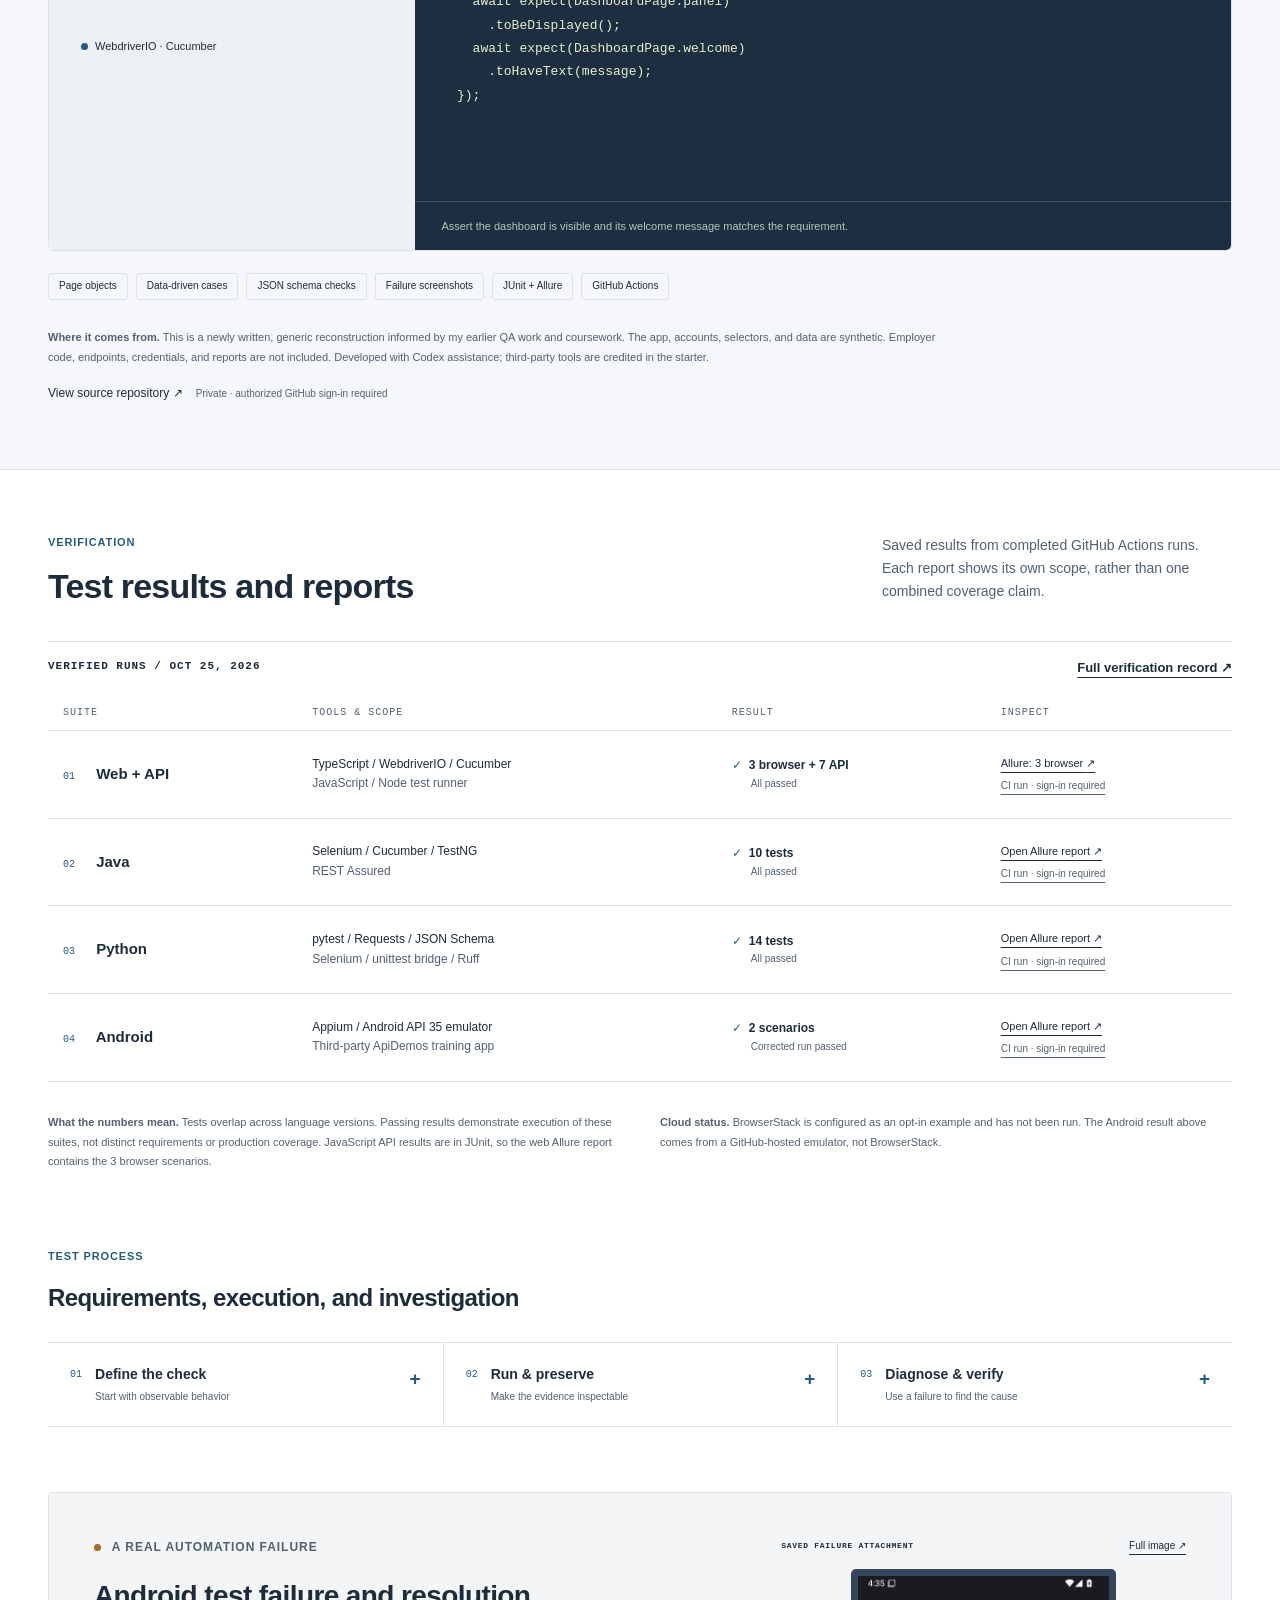
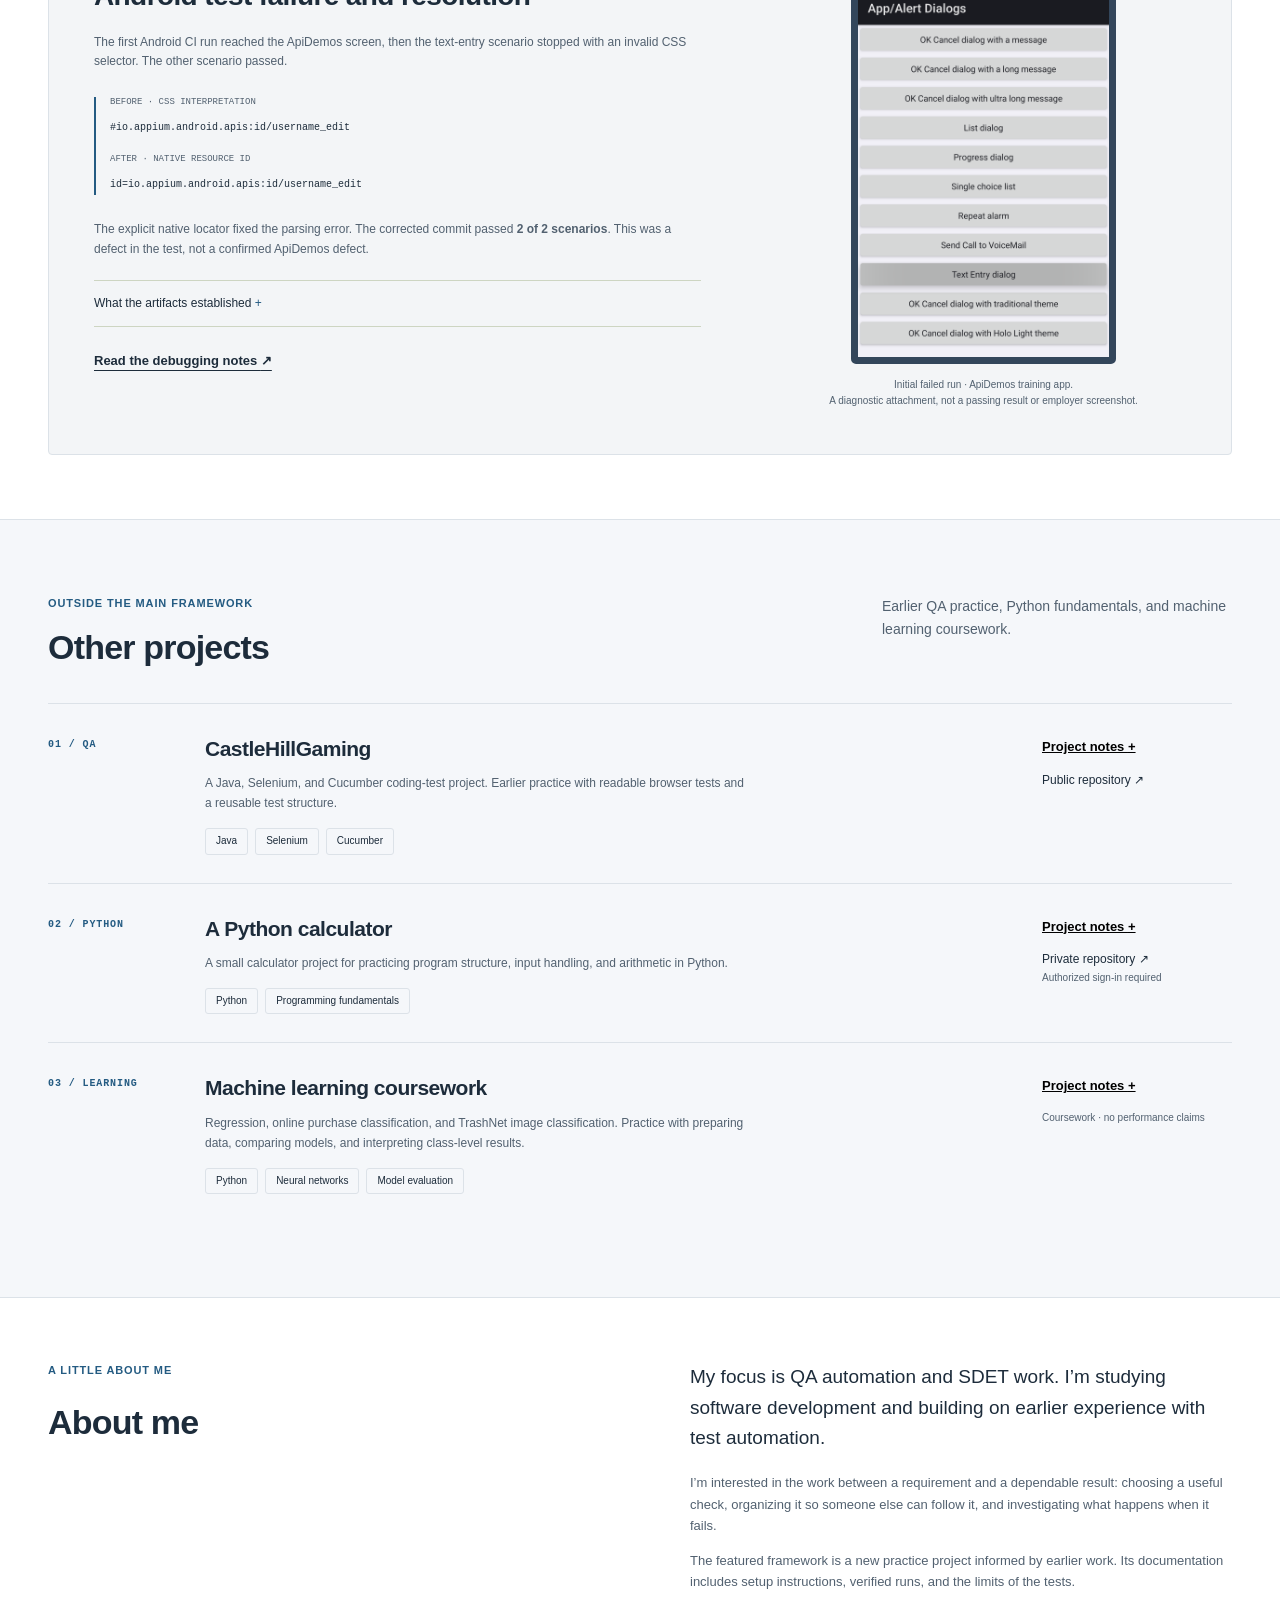
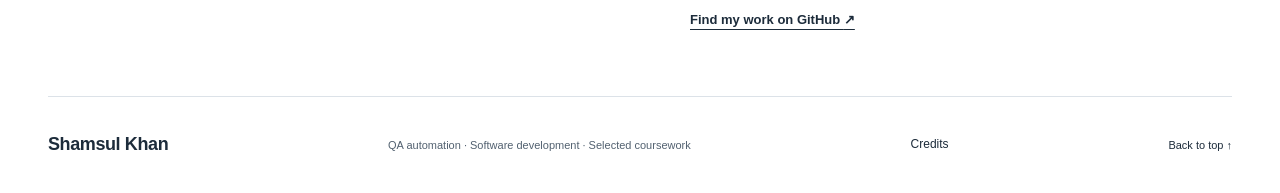
==== commit b7f1dcf9: "Showcase historical Java QA framework documentation with neutral PDF cover" ====
--- a/index.html
+++ b/index.html
@@ -20,7 +20,7 @@
   <a class="skip-link" href="#main">Skip to content</a>
   <header class="site-header wrap">
     <a class="wordmark" href="#top" aria-label="Shamsul Khan, home">Shamsul Khan</a>
-    <nav aria-label="Main navigation"><a href="#framework">QA framework</a><a href="#evidence">Test results</a><a href="#about">About me</a></nav>
+    <nav aria-label="Main navigation"><a href="#previous-qa">Previous QA work</a><a href="#evidence">Test results</a><a href="#about">About me</a></nav>
     <a class="header-link" href="https://github.com/blz0r" target="_blank" rel="noopener noreferrer">GitHub <span aria-hidden="true">↗</span></a>
   </header>
   <main id="main">
@@ -41,6 +41,13 @@
         <a class="quiet-link" href="#evidence">View verified results →</a>
       </aside>
       <div class="hero-foot"><span class="mono">01 / FEATURED WORK</span><p>Automation frameworks, test results, and supporting documentation.</p><span class="scroll-arrow" aria-hidden="true">↓</span></div>
+    </section>
+
+    <section class="evidence-section wrap" id="previous-qa" aria-labelledby="previous-qa-title">
+      <div class="section-heading"><div><p class="eyebrow">PREVIOUS QA WORK</p><h2 id="previous-qa-title">Java test framework documentation</h2></div><p class="section-intro">An earlier framework guide covering the structure and maintenance of browser automation.</p></div>
+      <div class="framework-intro"><p>This 11-page document explains a Selenium and Cucumber framework: WebDriver management, configurable browsers, page objects, reusable steps, cookie handling, and Maven setup. A video-playback scenario connects the feature file to step definitions and page actions.</p><div class="framework-links"><a class="button button-teal" href="resources/HISTORICAL_FRAMEWORK.html">Read project overview <span aria-hidden="true">↗</span></a><a class="under-link" href="assets/automated-testing-framework-documentation.pdf">Open documentation PDF <span aria-hidden="true">↗</span></a></div></div>
+      <div class="capability-line" aria-label="Documented tools and patterns"><span>Java</span><span>Selenium WebDriver</span><span>Cucumber / BDD</span><span>JUnit</span><span>Maven</span><span>Page objects</span></div>
+      <p class="origin-note">Historical documentation (cover logo removed), separate from the newer cross-language template below. The original PDF contains illustrative method stubs; it is a design and documentation sample, with no new execution results claimed.</p>
     </section>
 
     <section class="framework-section" id="framework" aria-labelledby="framework-title">
